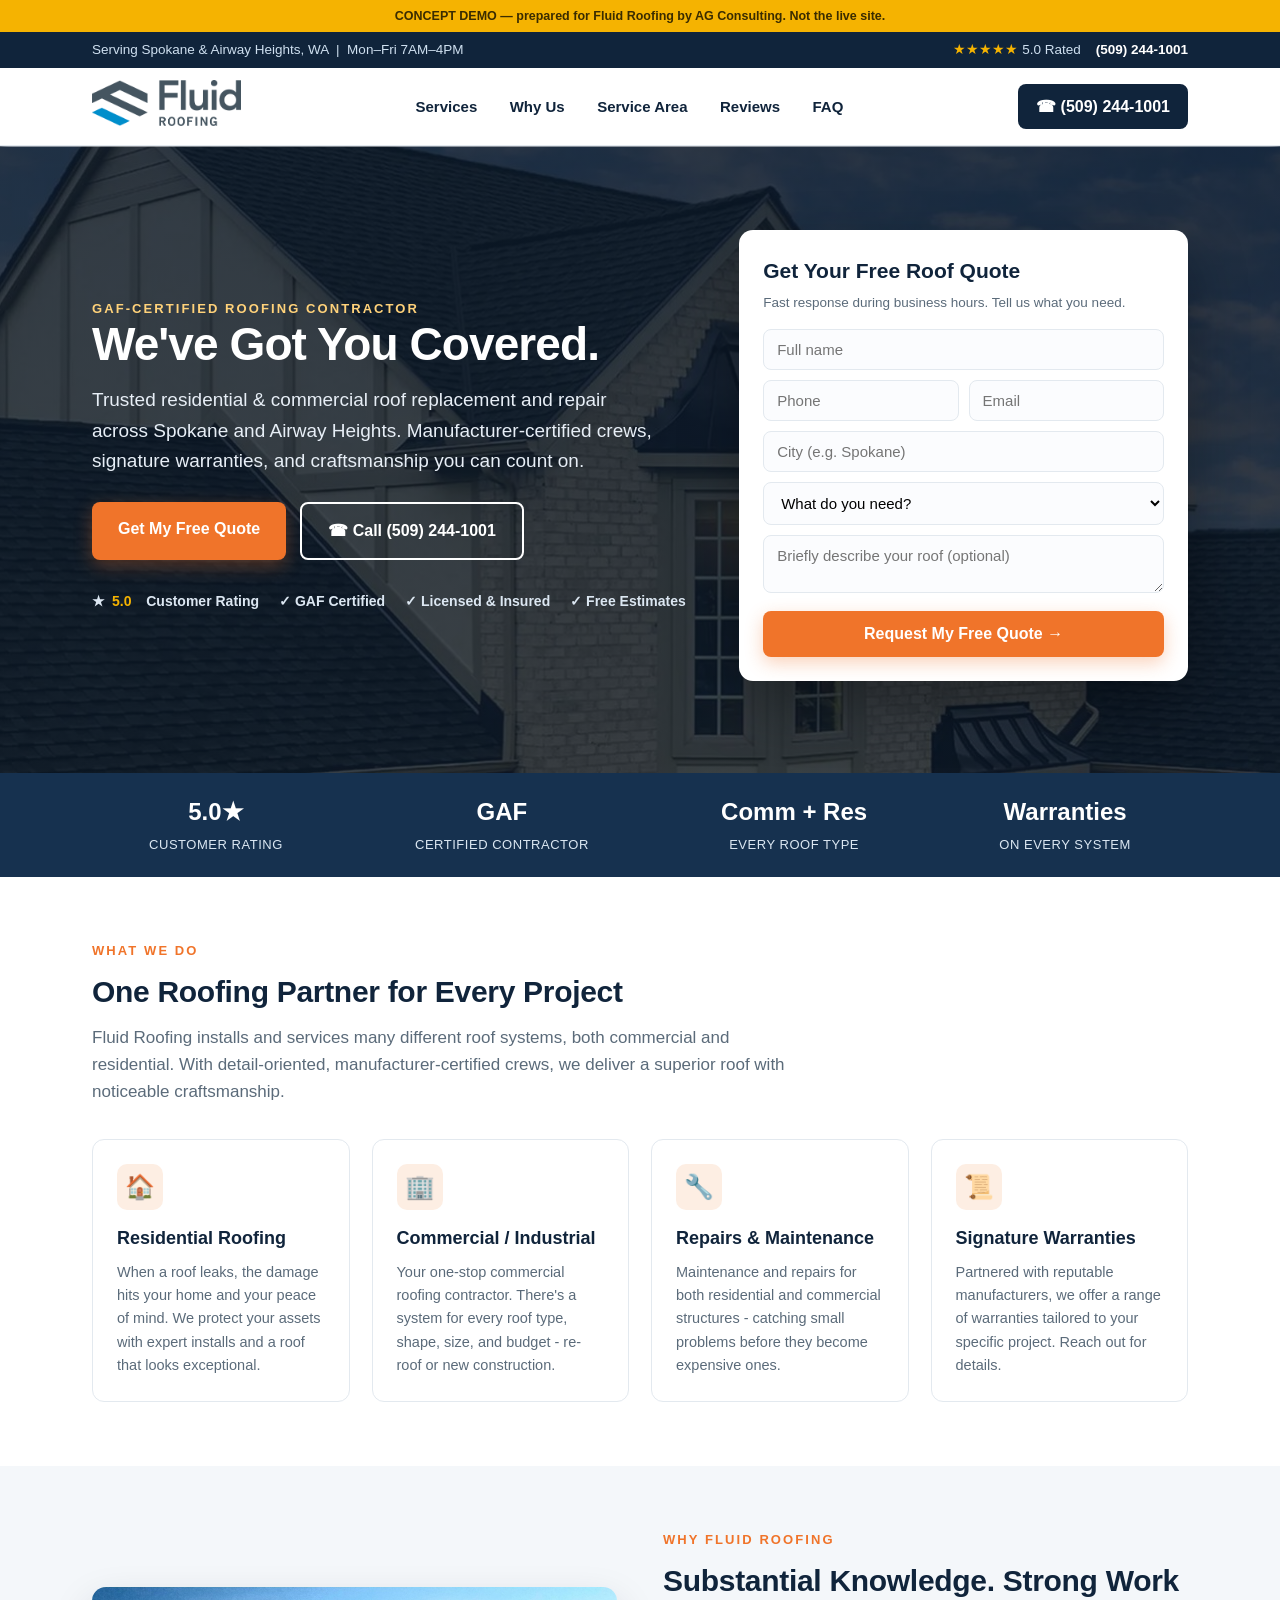
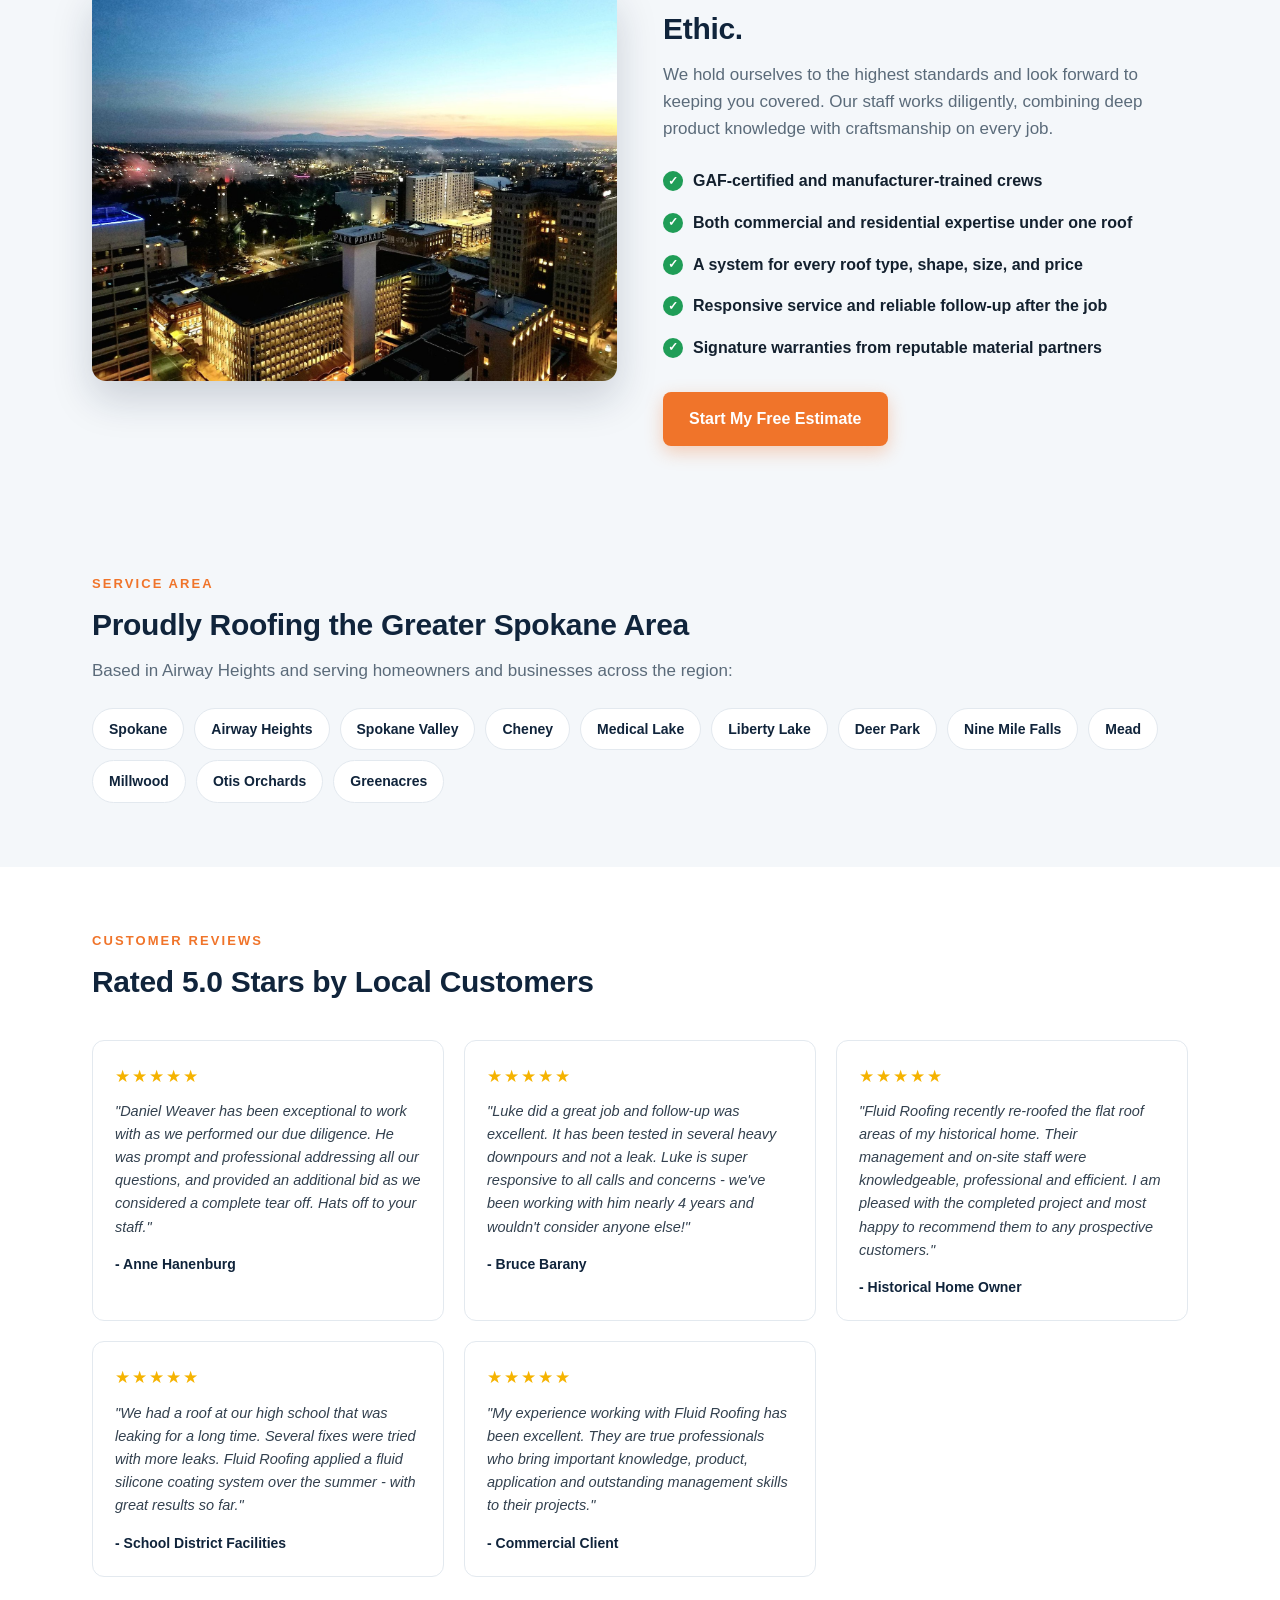
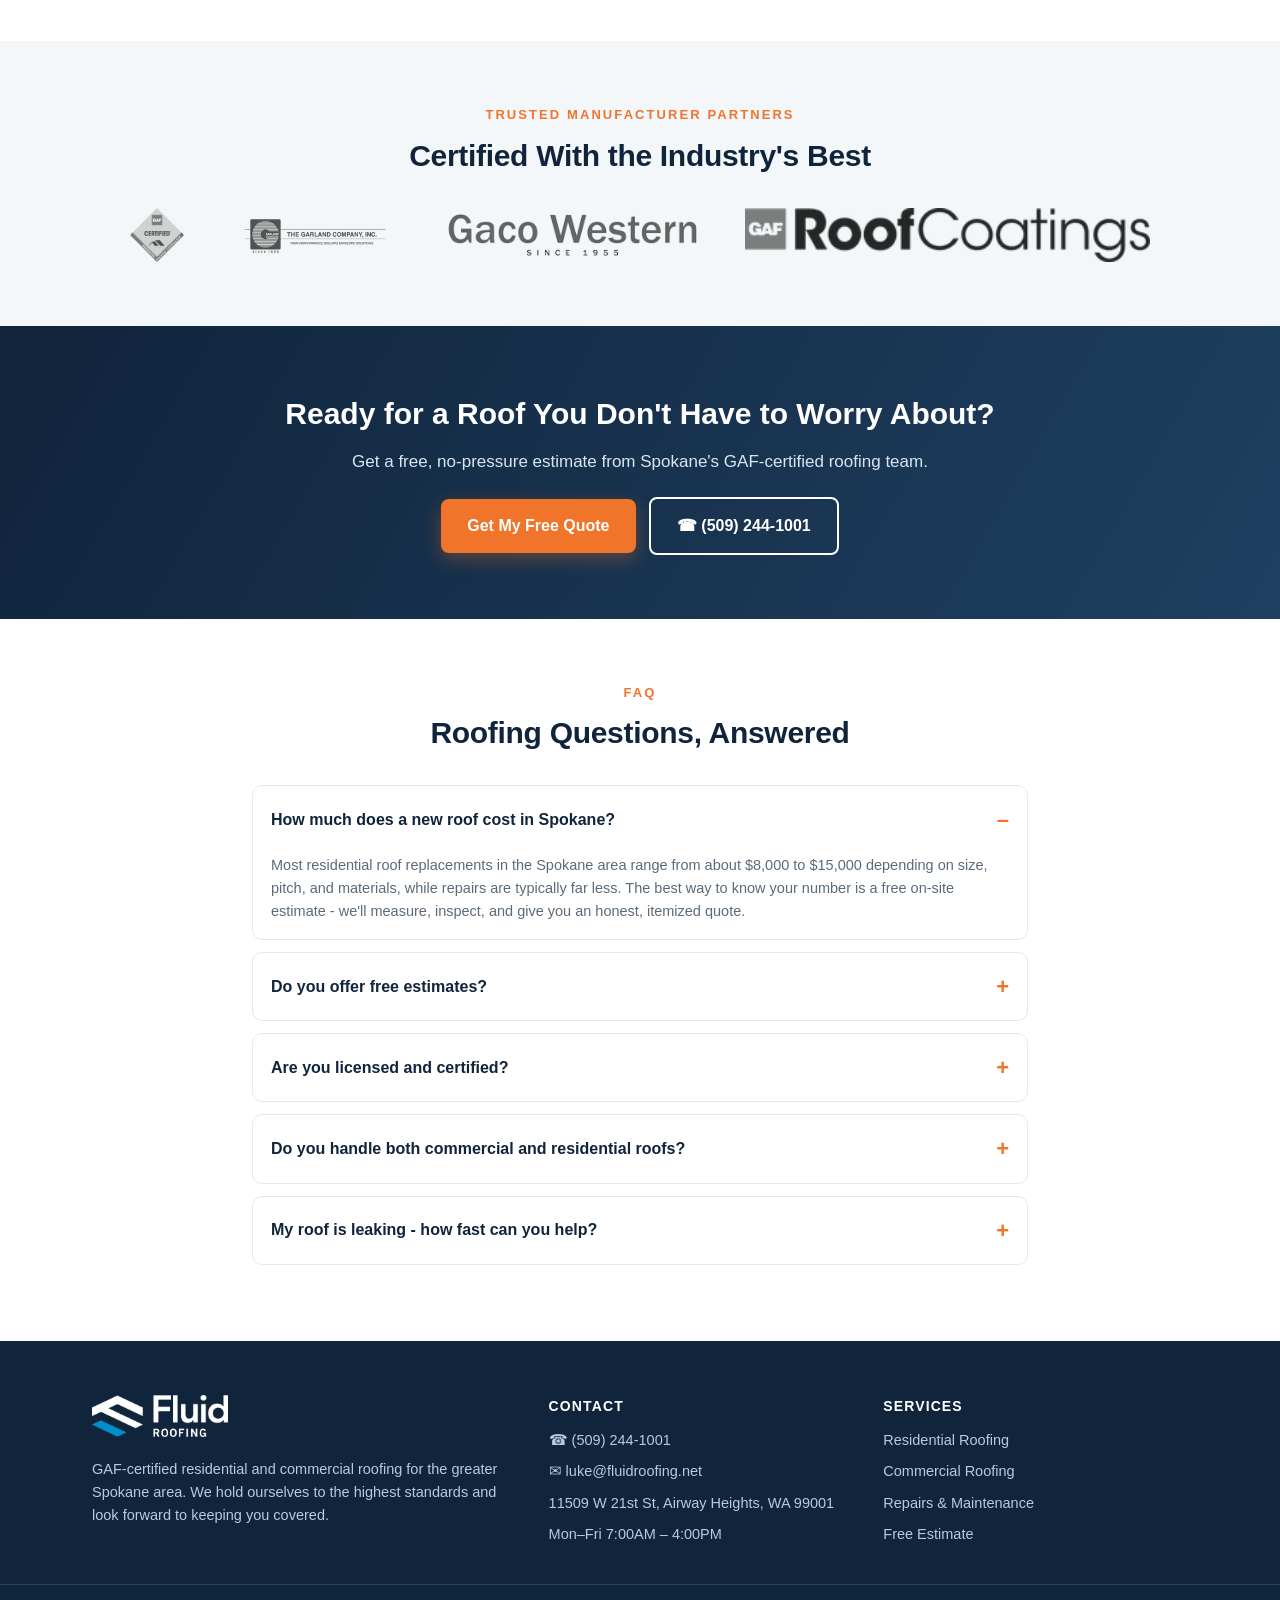
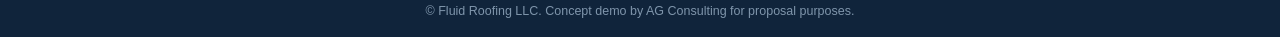
==== index.html @ 21e5a79c "Deploy Fluid Roofing concept demo site" ====
<!DOCTYPE html>
<html lang="en">
<head>
<meta charset="utf-8">
<meta name="viewport" content="width=device-width, initial-scale=1">
<title>Fluid Roofing | Roof Repair &amp; Replacement in Spokane &amp; Airway Heights, WA</title>
<meta name="description" content="Fluid Roofing LLC - GAF-certified residential &amp; commercial roofing in Spokane and Airway Heights, WA. Roof replacement, repairs, and free estimates. Rated 5.0 stars. Call (509) 244-1001.">
<style>
  :root{
    --navy:#10243b; --navy2:#16314f; --steel:#1f4061; --ink:#13202e; --paper:#ffffff;
    --mut:#5b6b7a; --line:#e3e9ef; --bg:#f4f7fa; --accent:#f0742a; --accent2:#d75f18;
    --gold:#f5b301; --good:#1f9d57;
  }
  *{box-sizing:border-box;margin:0;padding:0}
  html{scroll-behavior:smooth}
  body{font-family:-apple-system,BlinkMacSystemFont,'Segoe UI',Roboto,Helvetica,Arial,sans-serif;color:var(--ink);background:var(--paper);line-height:1.6;-webkit-font-smoothing:antialiased}
  a{color:inherit;text-decoration:none}
  .wrap{max-width:1140px;margin:0 auto;padding:0 22px}
  .btn{display:inline-block;background:var(--accent);color:#fff;font-weight:700;padding:14px 26px;border-radius:8px;border:none;cursor:pointer;font-size:16px;transition:.15s;box-shadow:0 6px 18px rgba(240,116,42,.32)}
  .btn:hover{background:var(--accent2);transform:translateY(-1px)}
  .btn.ghost{background:transparent;border:2px solid #fff;box-shadow:none}
  .btn.ghost:hover{background:rgba(255,255,255,.12)}
  .eyebrow{letter-spacing:.16em;text-transform:uppercase;font-size:13px;font-weight:700;color:var(--accent)}
  h2.sec{font-size:30px;font-weight:800;color:var(--navy);margin:6px 0 8px;letter-spacing:-.01em}
  .lead{color:var(--mut);font-size:17px;max-width:720px}
  section{padding:64px 0}

  /* top bar */
  .topbar{background:var(--navy);color:#cfe0f0;font-size:13.5px}
  .topbar .wrap{display:flex;justify-content:space-between;align-items:center;padding:7px 22px;flex-wrap:wrap;gap:6px}
  .topbar a{color:#fff;font-weight:600}
  .topbar .stars{color:var(--gold)}

  /* header */
  header{position:sticky;top:0;z-index:50;background:rgba(255,255,255,.97);backdrop-filter:blur(6px);border-bottom:1px solid var(--line)}
  header .wrap{display:flex;align-items:center;justify-content:space-between;padding:12px 22px}
  header img.logo{height:46px}
  nav.main a{margin:0 14px;font-weight:600;color:var(--navy);font-size:15px}
  nav.main a:hover{color:var(--accent)}
  .callbtn{display:inline-flex;align-items:center;gap:8px;background:var(--navy);color:#fff;padding:10px 18px;border-radius:8px;font-weight:700}
  .callbtn:hover{background:var(--steel)}
  @media(max-width:880px){nav.main{display:none}}

  /* hero */
  .hero{position:relative;color:#fff;background:linear-gradient(rgba(13,28,46,.78),rgba(13,28,46,.72)),url('images/hero.jpg') center/cover no-repeat}
  .hero .wrap{padding:84px 22px 92px;display:grid;grid-template-columns:1.15fr .85fr;gap:40px;align-items:center}
  @media(max-width:880px){.hero .wrap{grid-template-columns:1fr;padding:54px 22px}}
  .hero h1{font-size:46px;line-height:1.08;font-weight:900;letter-spacing:-.02em}
  @media(max-width:880px){.hero h1{font-size:34px}}
  .hero p.sub{font-size:19px;color:#e7eef6;margin:16px 0 26px;max-width:560px}
  .hero .cta{display:flex;gap:14px;flex-wrap:wrap}
  .badges{display:flex;gap:20px;margin-top:30px;flex-wrap:wrap;color:#dce7f2;font-size:14px;font-weight:600}
  .badges span{display:inline-flex;align-items:center;gap:7px}
  .badges b{color:var(--gold)}

  /* quote card */
  .quote{background:#fff;color:var(--ink);border-radius:14px;padding:24px;box-shadow:0 24px 60px rgba(0,0,0,.3)}
  .quote h3{color:var(--navy);font-size:21px;font-weight:800}
  .quote p.small{color:var(--mut);font-size:13.5px;margin:4px 0 16px}
  .quote input,.quote select,.quote textarea{width:100%;padding:11px 13px;border:1px solid var(--line);border-radius:8px;margin-bottom:10px;font-size:15px;font-family:inherit;background:#fbfcfe}
  .quote .row2{display:grid;grid-template-columns:1fr 1fr;gap:10px}
  .quote .btn{width:100%}
  .quote .ok{display:none;text-align:center;padding:18px;background:#eafaf0;border:1px solid #b7e6c9;border-radius:10px;color:#176a3c;font-weight:600}

  /* trust strip */
  .trust{background:var(--navy2);color:#dbe7f2}
  .trust .wrap{display:flex;justify-content:space-around;gap:18px;padding:20px 22px;flex-wrap:wrap;text-align:center}
  .trust .item b{display:block;font-size:24px;color:#fff;font-weight:800}
  .trust .item span{font-size:13px;letter-spacing:.04em;text-transform:uppercase}

  /* services */
  .grid3{display:grid;grid-template-columns:repeat(2,1fr);gap:22px;margin-top:34px}
  @media(min-width:880px){.grid3{grid-template-columns:repeat(4,1fr)}}
  .card{background:#fff;border:1px solid var(--line);border-radius:12px;padding:24px;transition:.15s}
  .card:hover{box-shadow:0 14px 34px rgba(16,36,59,.12);transform:translateY(-3px);border-color:#cdd8e3}
  .card .ic{width:46px;height:46px;border-radius:10px;background:#fdeee3;display:flex;align-items:center;justify-content:center;font-size:24px;margin-bottom:14px}
  .card h3{color:var(--navy);font-size:18px;font-weight:800;margin-bottom:8px}
  .card p{color:var(--mut);font-size:14.5px}

  /* split */
  .split{display:grid;grid-template-columns:1fr 1fr;gap:46px;align-items:center}
  @media(max-width:880px){.split{grid-template-columns:1fr}}
  .split img{width:100%;border-radius:14px;box-shadow:0 18px 40px rgba(16,36,59,.18)}
  .ticks{list-style:none;margin-top:18px}
  .ticks li{padding:8px 0 8px 30px;position:relative;font-weight:600;color:var(--ink)}
  .ticks li:before{content:"\2713";position:absolute;left:0;color:#fff;background:var(--good);width:20px;height:20px;border-radius:50%;font-size:12px;display:flex;align-items:center;justify-content:center;top:11px}

  /* area */
  .area{background:var(--bg)}
  .chips{display:flex;flex-wrap:wrap;gap:10px;margin-top:24px}
  .chips span{background:#fff;border:1px solid var(--line);border-radius:999px;padding:9px 16px;font-weight:600;color:var(--navy);font-size:14px}

  /* reviews */
  .revgrid{display:grid;grid-template-columns:repeat(auto-fit,minmax(280px,1fr));gap:20px;margin-top:34px}
  .rev{background:#fff;border:1px solid var(--line);border-radius:12px;padding:22px}
  .rev .s{color:var(--gold);font-size:17px;letter-spacing:2px}
  .rev p{font-size:14.5px;color:#33414f;margin:10px 0 14px;font-style:italic}
  .rev .who{font-weight:700;color:var(--navy);font-size:14px}

  /* certs */
  .certs{text-align:center}
  .certrow{display:flex;justify-content:center;align-items:center;gap:44px;flex-wrap:wrap;margin-top:28px;filter:grayscale(.1)}
  .certrow img{height:54px;opacity:.85}

  /* cta band */
  .band{background:linear-gradient(120deg,var(--navy),var(--steel));color:#fff;text-align:center}
  .band h2{font-size:30px;font-weight:800;margin-bottom:10px}
  .band p{color:#d9e6f2;margin-bottom:22px;font-size:17px}

  /* faq */
  details{background:#fff;border:1px solid var(--line);border-radius:10px;padding:0 18px;margin-bottom:12px}
  details summary{cursor:pointer;font-weight:700;color:var(--navy);padding:16px 0;list-style:none;display:flex;justify-content:space-between;align-items:center;font-size:16px}
  details summary::-webkit-details-marker{display:none}
  details summary:after{content:"+";font-size:22px;color:var(--accent)}
  details[open] summary:after{content:"\2013"}
  details p{color:var(--mut);padding:0 0 16px;font-size:14.5px}

  /* footer */
  footer{background:var(--navy);color:#b9cadb;font-size:14.5px}
  footer .wrap{display:grid;grid-template-columns:1.4fr 1fr 1fr;gap:30px;padding:54px 22px 30px}
  @media(max-width:880px){footer .wrap{grid-template-columns:1fr}}
  footer img{height:42px;margin-bottom:14px}
  footer h4{color:#fff;font-size:14px;text-transform:uppercase;letter-spacing:.08em;margin-bottom:12px}
  footer a:hover{color:#fff}
  footer .li{margin-bottom:8px}
  .subfoot{border-top:1px solid #244562;text-align:center;padding:16px;color:#7f95ab;font-size:12.5px}

  /* sticky mobile call */
  .mcall{display:none}
  @media(max-width:880px){.mcall{display:flex;position:fixed;bottom:0;left:0;right:0;z-index:60;background:var(--accent);color:#fff;justify-content:center;align-items:center;gap:8px;padding:14px;font-weight:800;font-size:17px;box-shadow:0 -4px 16px rgba(0,0,0,.2)}}
  .demoflag{background:var(--gold);color:#3a2c00;text-align:center;font-size:12.5px;font-weight:700;padding:6px}
</style>
</head>
<body>

<div class="demoflag">CONCEPT DEMO &mdash; prepared for Fluid Roofing by AG Consulting. Not the live site.</div>

<div class="topbar"><div class="wrap">
  <div>Serving Spokane &amp; Airway Heights, WA &nbsp;|&nbsp; Mon&ndash;Fri 7AM&ndash;4PM</div>
  <div><span class="stars">&#9733;&#9733;&#9733;&#9733;&#9733;</span> 5.0 Rated &nbsp;&nbsp; <a href="tel:+15092441001">(509) 244-1001</a></div>
</div></div>

<header><div class="wrap">
  <a href="#top"><img class="logo" src="images/logo.png" alt="Fluid Roofing LLC"></a>
  <nav class="main">
    <a href="#services">Services</a>
    <a href="#why">Why Us</a>
    <a href="#areas">Service Area</a>
    <a href="#reviews">Reviews</a>
    <a href="#faq">FAQ</a>
  </nav>
  <a class="callbtn" href="tel:+15092441001">&#9742; (509) 244-1001</a>
</div></header>

<a id="top"></a>
<section class="hero" style="padding:0">
  <div class="wrap">
    <div>
      <div class="eyebrow" style="color:#ffd27a">GAF-Certified Roofing Contractor</div>
      <h1>We've Got You Covered.</h1>
      <p class="sub">Trusted residential &amp; commercial roof replacement and repair across Spokane and Airway Heights. Manufacturer-certified crews, signature warranties, and craftsmanship you can count on.</p>
      <div class="cta">
        <a class="btn" href="#quote">Get My Free Quote</a>
        <a class="btn ghost" href="tel:+15092441001">&#9742; Call (509) 244-1001</a>
      </div>
      <div class="badges">
        <span>&#9733; <b>5.0</b>&nbsp; Customer Rating</span>
        <span>&#10003; GAF Certified</span>
        <span>&#10003; Licensed &amp; Insured</span>
        <span>&#10003; Free Estimates</span>
      </div>
    </div>

    <div class="quote" id="quote">
      <h3>Get Your Free Roof Quote</h3>
      <p class="small">Fast response during business hours. Tell us what you need.</p>
      <form id="qform" onsubmit="return submitQuote(event)">
        <input required name="name" placeholder="Full name">
        <div class="row2">
          <input required name="phone" placeholder="Phone" type="tel">
          <input name="email" placeholder="Email" type="email">
        </div>
        <input name="city" placeholder="City (e.g. Spokane)">
        <select name="service">
          <option value="">What do you need?</option>
          <option>Roof Replacement</option>
          <option>Roof Repair</option>
          <option>Commercial Roofing</option>
          <option>Maintenance / Inspection</option>
          <option>Not sure - need advice</option>
        </select>
        <textarea name="msg" rows="2" placeholder="Briefly describe your roof (optional)"></textarea>
        <button class="btn" type="submit">Request My Free Quote &rarr;</button>
      </form>
      <div class="ok" id="qok">&#10003; Thanks! A Fluid Roofing team member will reach out shortly to schedule your free estimate.</div>
    </div>
  </div>
</section>

<div class="trust"><div class="wrap">
  <div class="item"><b>5.0&#9733;</b><span>Customer Rating</span></div>
  <div class="item"><b>GAF</b><span>Certified Contractor</span></div>
  <div class="item"><b>Comm + Res</b><span>Every Roof Type</span></div>
  <div class="item"><b>Warranties</b><span>On Every System</span></div>
</div></div>

<section id="services"><div class="wrap">
  <div class="eyebrow">What We Do</div>
  <h2 class="sec">One Roofing Partner for Every Project</h2>
  <p class="lead">Fluid Roofing installs and services many different roof systems, both commercial and residential. With detail-oriented, manufacturer-certified crews, we deliver a superior roof with noticeable craftsmanship.</p>
  <div class="grid3">
    <div class="card"><div class="ic">&#127968;</div><h3>Residential Roofing</h3><p>When a roof leaks, the damage hits your home and your peace of mind. We protect your assets with expert installs and a roof that looks exceptional.</p></div>
    <div class="card"><div class="ic">&#127970;</div><h3>Commercial / Industrial</h3><p>Your one-stop commercial roofing contractor. There's a system for every roof type, shape, size, and budget - re-roof or new construction.</p></div>
    <div class="card"><div class="ic">&#128295;</div><h3>Repairs &amp; Maintenance</h3><p>Maintenance and repairs for both residential and commercial structures - catching small problems before they become expensive ones.</p></div>
    <div class="card"><div class="ic">&#128220;</div><h3>Signature Warranties</h3><p>Partnered with reputable manufacturers, we offer a range of warranties tailored to your specific project. Reach out for details.</p></div>
  </div>
</div></section>

<section id="why" style="background:var(--bg)"><div class="wrap split">
  <div>
    <img src="images/project1.jpg" alt="Fluid Roofing completed project">
  </div>
  <div>
    <div class="eyebrow">Why Fluid Roofing</div>
    <h2 class="sec">Substantial Knowledge. Strong Work Ethic.</h2>
    <p class="lead">We hold ourselves to the highest standards and look forward to keeping you covered. Our staff works diligently, combining deep product knowledge with craftsmanship on every job.</p>
    <ul class="ticks">
      <li>GAF-certified and manufacturer-trained crews</li>
      <li>Both commercial and residential expertise under one roof</li>
      <li>A system for every roof type, shape, size, and price</li>
      <li>Responsive service and reliable follow-up after the job</li>
      <li>Signature warranties from reputable material partners</li>
    </ul>
    <div style="margin-top:24px"><a class="btn" href="#quote">Start My Free Estimate</a></div>
  </div>
</div></section>

<section id="areas" class="area"><div class="wrap">
  <div class="eyebrow">Service Area</div>
  <h2 class="sec">Proudly Roofing the Greater Spokane Area</h2>
  <p class="lead">Based in Airway Heights and serving homeowners and businesses across the region:</p>
  <div class="chips">
    <span>Spokane</span><span>Airway Heights</span><span>Spokane Valley</span><span>Cheney</span>
    <span>Medical Lake</span><span>Liberty Lake</span><span>Deer Park</span><span>Nine Mile Falls</span>
    <span>Mead</span><span>Millwood</span><span>Otis Orchards</span><span>Greenacres</span>
  </div>
</div></section>

<section id="reviews"><div class="wrap">
  <div class="eyebrow">Customer Reviews</div>
  <h2 class="sec">Rated 5.0 Stars by Local Customers</h2>
  <div class="revgrid">
    <div class="rev"><div class="s">&#9733;&#9733;&#9733;&#9733;&#9733;</div><p>"Daniel Weaver has been exceptional to work with as we performed our due diligence. He was prompt and professional addressing all our questions, and provided an additional bid as we considered a complete tear off. Hats off to your staff."</p><div class="who">- Anne Hanenburg</div></div>
    <div class="rev"><div class="s">&#9733;&#9733;&#9733;&#9733;&#9733;</div><p>"Luke did a great job and follow-up was excellent. It has been tested in several heavy downpours and not a leak. Luke is super responsive to all calls and concerns - we've been working with him nearly 4 years and wouldn't consider anyone else!"</p><div class="who">- Bruce Barany</div></div>
    <div class="rev"><div class="s">&#9733;&#9733;&#9733;&#9733;&#9733;</div><p>"Fluid Roofing recently re-roofed the flat roof areas of my historical home. Their management and on-site staff were knowledgeable, professional and efficient. I am pleased with the completed project and most happy to recommend them to any prospective customers."</p><div class="who">- Historical Home Owner</div></div>
    <div class="rev"><div class="s">&#9733;&#9733;&#9733;&#9733;&#9733;</div><p>"We had a roof at our high school that was leaking for a long time. Several fixes were tried with more leaks. Fluid Roofing applied a fluid silicone coating system over the summer - with great results so far."</p><div class="who">- School District Facilities</div></div>
    <div class="rev"><div class="s">&#9733;&#9733;&#9733;&#9733;&#9733;</div><p>"My experience working with Fluid Roofing has been excellent. They are true professionals who bring important knowledge, product, application and outstanding management skills to their projects."</p><div class="who">- Commercial Client</div></div>
  </div>
</div></section>

<section class="certs" style="background:var(--bg)"><div class="wrap">
  <div class="eyebrow">Trusted Manufacturer Partners</div>
  <h2 class="sec">Certified With the Industry's Best</h2>
  <div class="certrow">
    <img src="images/cert-gaf.png" alt="GAF Certified">
    <img src="images/cert-garland.png" alt="Garland">
    <img src="images/cert-gaco.png" alt="Gaco Western">
    <img src="images/cert-roofcoatings.png" alt="Roof Coatings">
  </div>
</div></section>

<section class="band"><div class="wrap">
  <h2>Ready for a Roof You Don't Have to Worry About?</h2>
  <p>Get a free, no-pressure estimate from Spokane's GAF-certified roofing team.</p>
  <a class="btn" href="#quote">Get My Free Quote</a> &nbsp;
  <a class="btn ghost" href="tel:+15092441001">&#9742; (509) 244-1001</a>
</div></section>

<section id="faq"><div class="wrap" style="max-width:820px">
  <div class="eyebrow" style="text-align:center;display:block">FAQ</div>
  <h2 class="sec" style="text-align:center">Roofing Questions, Answered</h2>
  <div style="margin-top:28px">
    <details open><summary>How much does a new roof cost in Spokane?</summary><p>Most residential roof replacements in the Spokane area range from about $8,000 to $15,000 depending on size, pitch, and materials, while repairs are typically far less. The best way to know your number is a free on-site estimate - we'll measure, inspect, and give you an honest, itemized quote.</p></details>
    <details><summary>Do you offer free estimates?</summary><p>Yes. We provide free, no-obligation estimates for both repairs and full replacements. Request one through the form above or call (509) 244-1001.</p></details>
    <details><summary>Are you licensed and certified?</summary><p>Fluid Roofing is a GAF-certified, manufacturer-trained roofing contractor serving Washington. Our crews are trained on the systems we install, and our work is backed by signature manufacturer warranties.</p></details>
    <details><summary>Do you handle both commercial and residential roofs?</summary><p>We do. Fluid Roofing installs and services systems for residential homes and commercial/industrial buildings - from re-roofs to new construction to silicone coating systems.</p></details>
    <details><summary>My roof is leaking - how fast can you help?</summary><p>Leaks get priority. Call us at (509) 244-1001 or submit the form and we'll get back to you quickly to assess the damage before it spreads.</p></details>
  </div>
</div></section>

<footer><div class="wrap">
  <div>
    <img src="images/logo-white.png" alt="Fluid Roofing LLC">
    <p>GAF-certified residential and commercial roofing for the greater Spokane area. We hold ourselves to the highest standards and look forward to keeping you covered.</p>
  </div>
  <div>
    <h4>Contact</h4>
    <div class="li">&#9742; <a href="tel:+15092441001">(509) 244-1001</a></div>
    <div class="li">&#9993; <a href="mailto:luke@fluidroofing.net">luke@fluidroofing.net</a></div>
    <div class="li">11509 W 21st St, Airway Heights, WA 99001</div>
    <div class="li">Mon&ndash;Fri 7:00AM &ndash; 4:00PM</div>
  </div>
  <div>
    <h4>Services</h4>
    <div class="li"><a href="#services">Residential Roofing</a></div>
    <div class="li"><a href="#services">Commercial Roofing</a></div>
    <div class="li"><a href="#services">Repairs &amp; Maintenance</a></div>
    <div class="li"><a href="#quote">Free Estimate</a></div>
  </div>
</div>
<div class="subfoot">&copy; Fluid Roofing LLC. Concept demo by AG Consulting for proposal purposes.</div>
</footer>

<a class="mcall" href="tel:+15092441001">&#9742; Tap to Call (509) 244-1001</a>

<script type="application/ld+json">
{
  "@context":"https://schema.org",
  "@type":"RoofingContractor",
  "name":"Fluid Roofing LLC",
  "image":"https://andrei170.github.io/fluid-roofing-demo/images/logo.png",
  "telephone":"+1-509-244-1001",
  "email":"luke@fluidroofing.net",
  "url":"https://andrei170.github.io/fluid-roofing-demo/",
  "priceRange":"$$",
  "address":{"@type":"PostalAddress","streetAddress":"11509 W 21st St","addressLocality":"Airway Heights","addressRegion":"WA","postalCode":"99001","addressCountry":"US"},
  "areaServed":["Spokane","Airway Heights","Spokane Valley","Cheney","Medical Lake","Liberty Lake","Deer Park"],
  "aggregateRating":{"@type":"AggregateRating","ratingValue":"5.0","reviewCount":"10"},
  "openingHours":"Mo-Fr 07:00-16:00"
}
</script>
<script>
function submitQuote(e){
  e.preventDefault();
  document.getElementById('qform').style.display='none';
  document.getElementById('qok').style.display='block';
  return false;
}
</script>
</body>
</html>
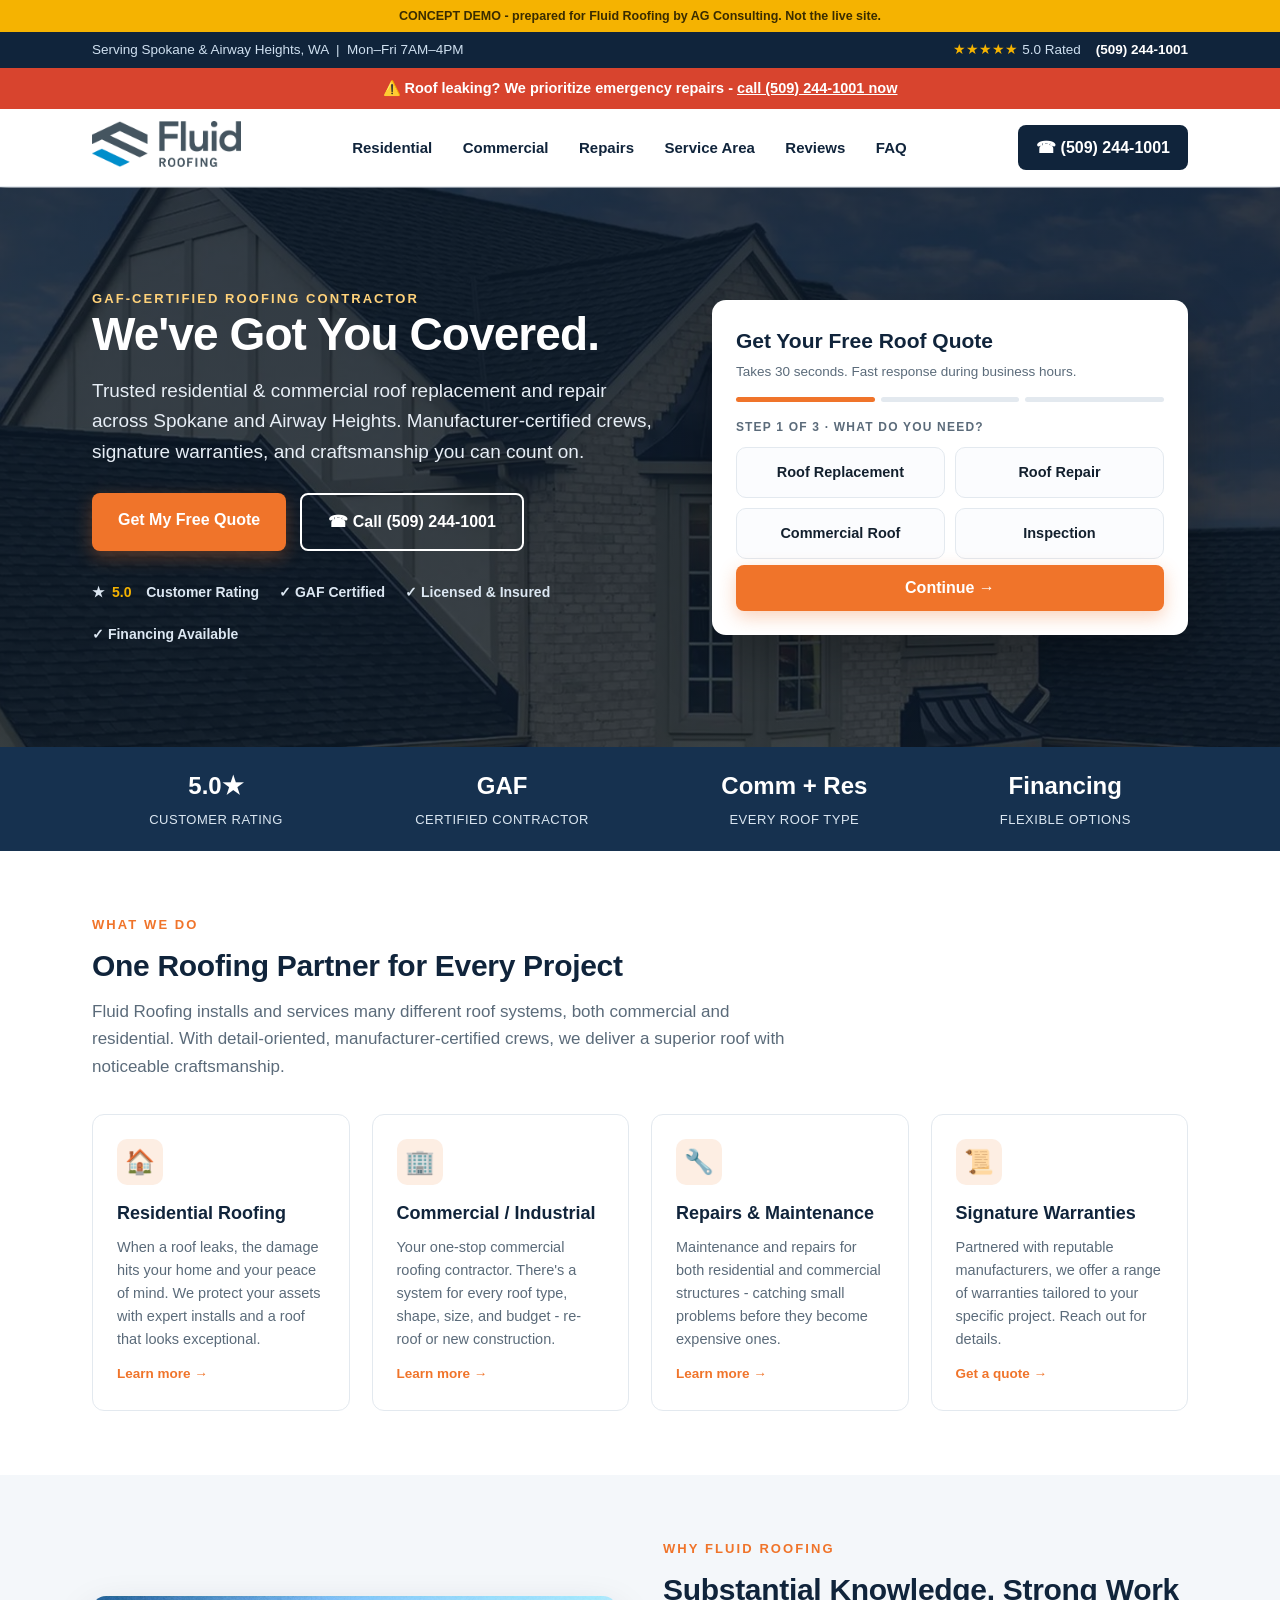
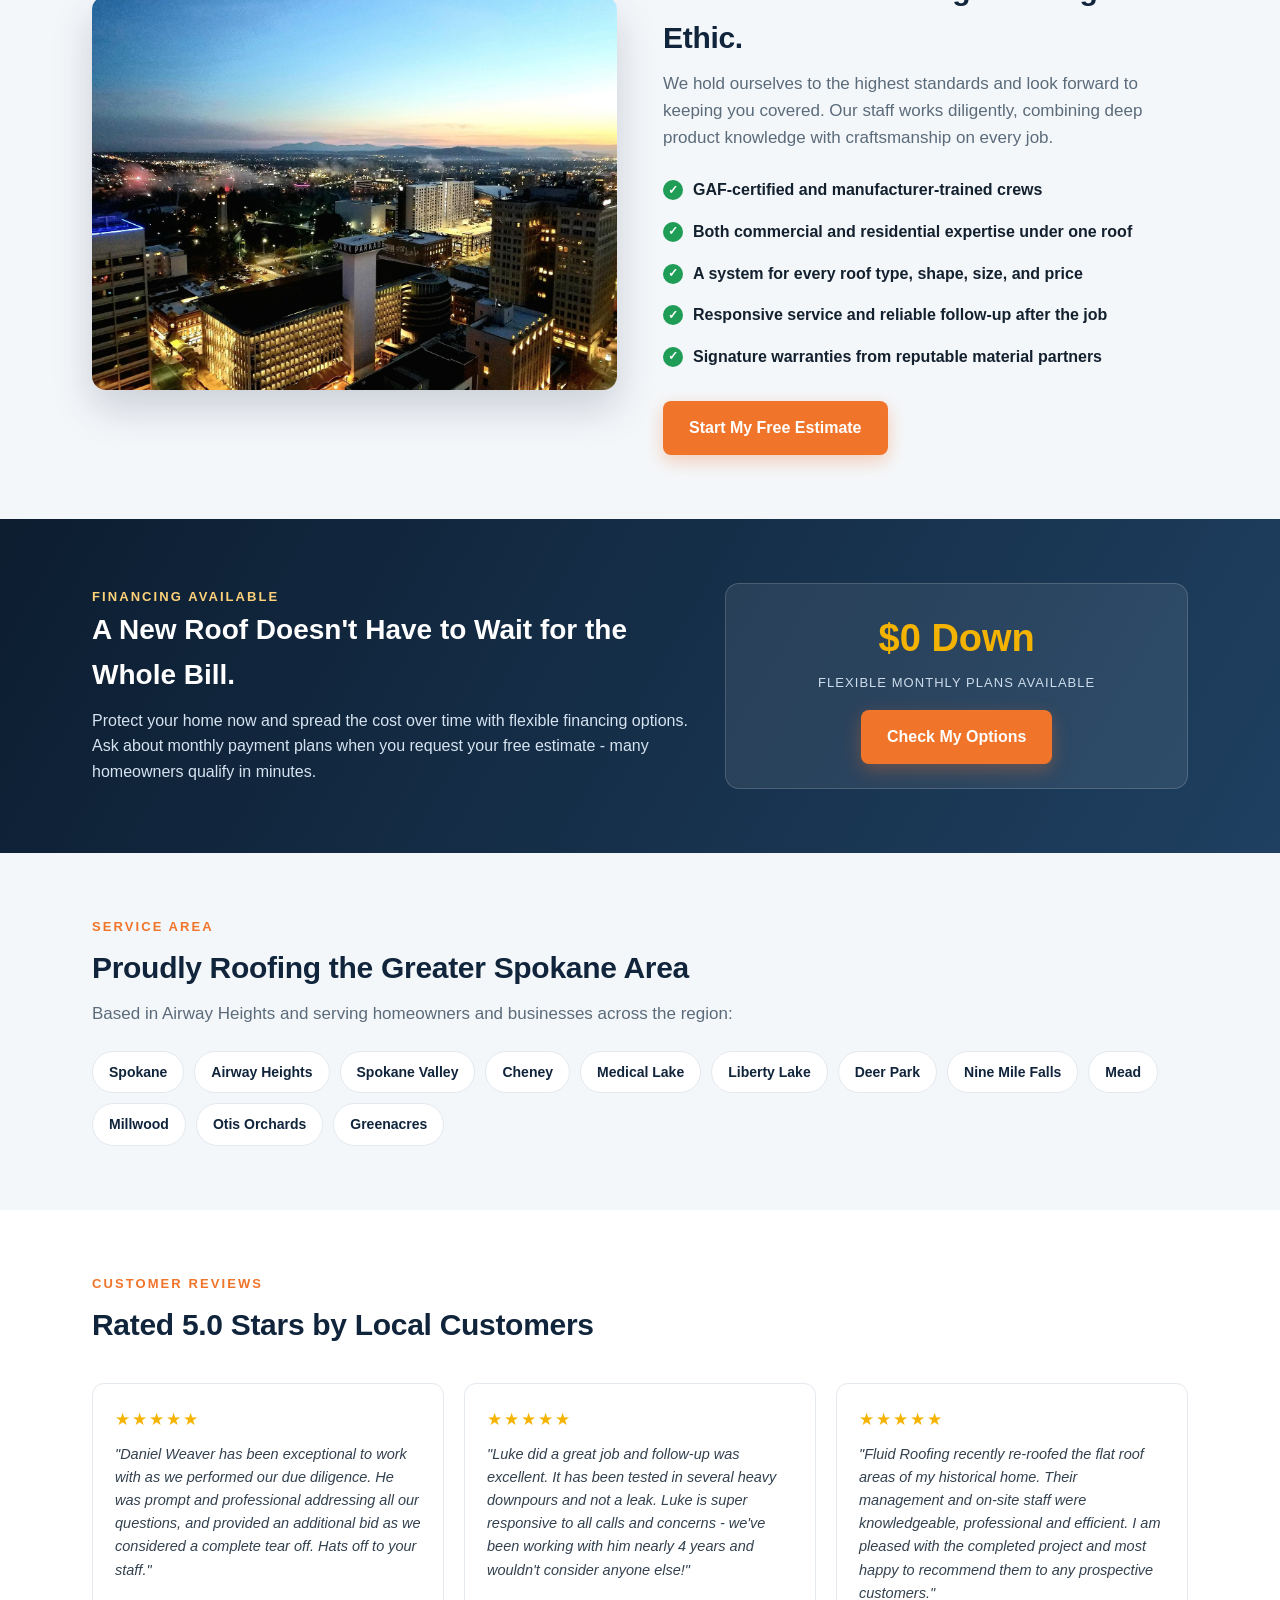
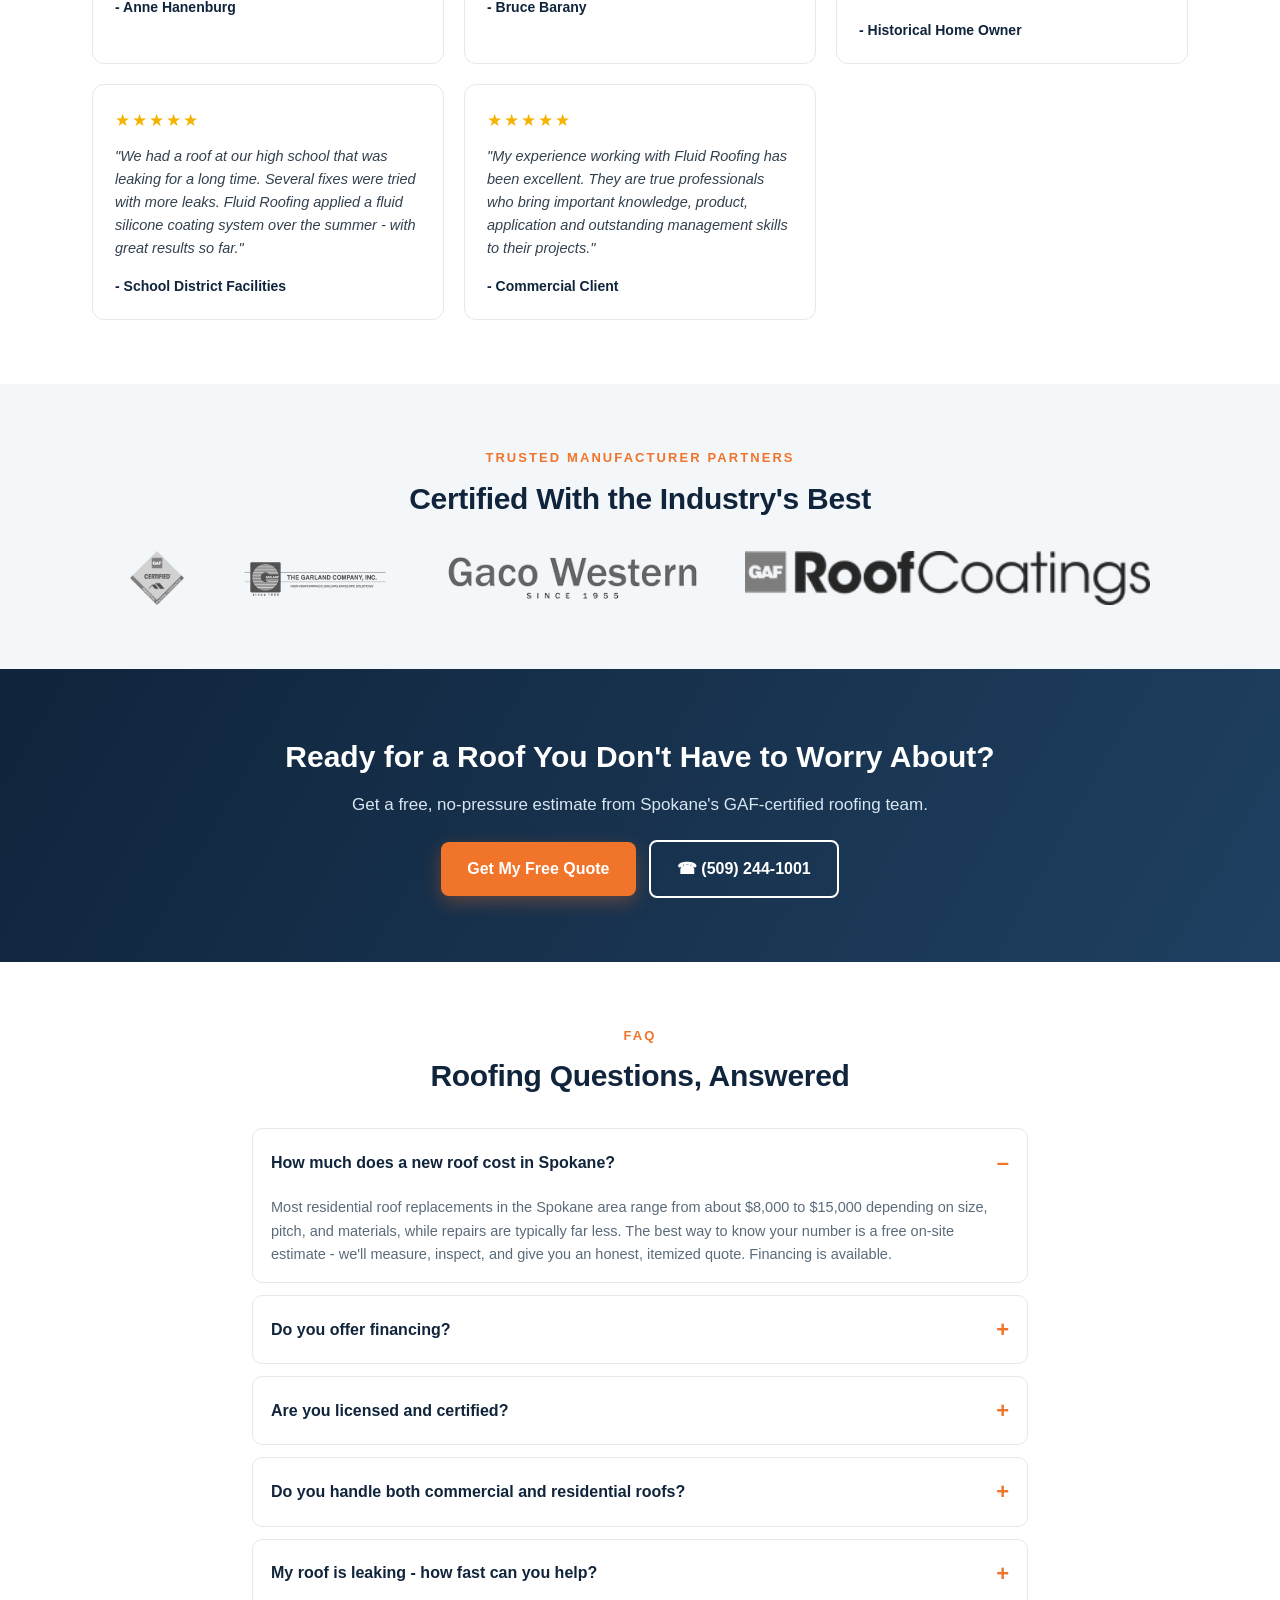
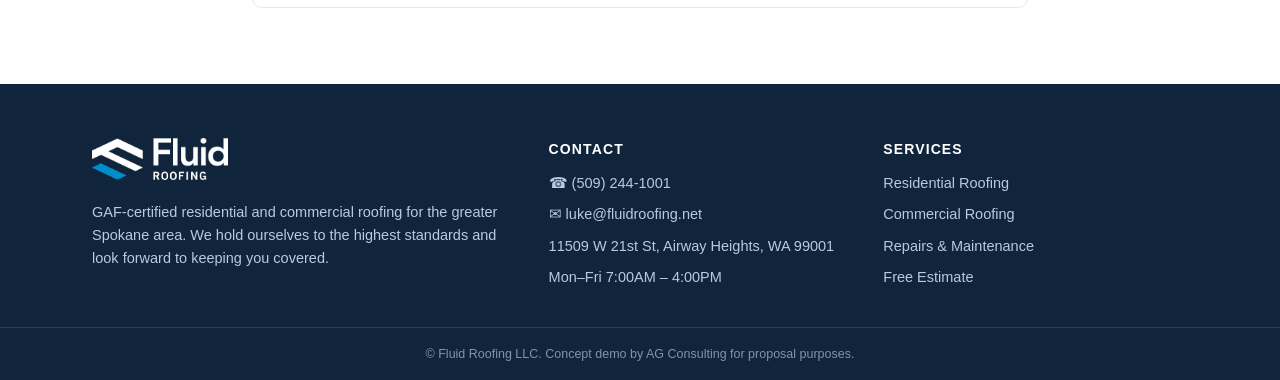
==== commit a6670e91: "v2 polish: multi-step form, financing, service+city pages, animations" ====
--- a/index.html
+++ b/index.html
@@ -4,147 +4,33 @@
 <meta charset="utf-8">
 <meta name="viewport" content="width=device-width, initial-scale=1">
 <title>Fluid Roofing | Roof Repair &amp; Replacement in Spokane &amp; Airway Heights, WA</title>
-<meta name="description" content="Fluid Roofing LLC - GAF-certified residential &amp; commercial roofing in Spokane and Airway Heights, WA. Roof replacement, repairs, and free estimates. Rated 5.0 stars. Call (509) 244-1001.">
-<style>
-  :root{
-    --navy:#10243b; --navy2:#16314f; --steel:#1f4061; --ink:#13202e; --paper:#ffffff;
-    --mut:#5b6b7a; --line:#e3e9ef; --bg:#f4f7fa; --accent:#f0742a; --accent2:#d75f18;
-    --gold:#f5b301; --good:#1f9d57;
-  }
-  *{box-sizing:border-box;margin:0;padding:0}
-  html{scroll-behavior:smooth}
-  body{font-family:-apple-system,BlinkMacSystemFont,'Segoe UI',Roboto,Helvetica,Arial,sans-serif;color:var(--ink);background:var(--paper);line-height:1.6;-webkit-font-smoothing:antialiased}
-  a{color:inherit;text-decoration:none}
-  .wrap{max-width:1140px;margin:0 auto;padding:0 22px}
-  .btn{display:inline-block;background:var(--accent);color:#fff;font-weight:700;padding:14px 26px;border-radius:8px;border:none;cursor:pointer;font-size:16px;transition:.15s;box-shadow:0 6px 18px rgba(240,116,42,.32)}
-  .btn:hover{background:var(--accent2);transform:translateY(-1px)}
-  .btn.ghost{background:transparent;border:2px solid #fff;box-shadow:none}
-  .btn.ghost:hover{background:rgba(255,255,255,.12)}
-  .eyebrow{letter-spacing:.16em;text-transform:uppercase;font-size:13px;font-weight:700;color:var(--accent)}
-  h2.sec{font-size:30px;font-weight:800;color:var(--navy);margin:6px 0 8px;letter-spacing:-.01em}
-  .lead{color:var(--mut);font-size:17px;max-width:720px}
-  section{padding:64px 0}
-
-  /* top bar */
-  .topbar{background:var(--navy);color:#cfe0f0;font-size:13.5px}
-  .topbar .wrap{display:flex;justify-content:space-between;align-items:center;padding:7px 22px;flex-wrap:wrap;gap:6px}
-  .topbar a{color:#fff;font-weight:600}
-  .topbar .stars{color:var(--gold)}
-
-  /* header */
-  header{position:sticky;top:0;z-index:50;background:rgba(255,255,255,.97);backdrop-filter:blur(6px);border-bottom:1px solid var(--line)}
-  header .wrap{display:flex;align-items:center;justify-content:space-between;padding:12px 22px}
-  header img.logo{height:46px}
-  nav.main a{margin:0 14px;font-weight:600;color:var(--navy);font-size:15px}
-  nav.main a:hover{color:var(--accent)}
-  .callbtn{display:inline-flex;align-items:center;gap:8px;background:var(--navy);color:#fff;padding:10px 18px;border-radius:8px;font-weight:700}
-  .callbtn:hover{background:var(--steel)}
-  @media(max-width:880px){nav.main{display:none}}
-
-  /* hero */
-  .hero{position:relative;color:#fff;background:linear-gradient(rgba(13,28,46,.78),rgba(13,28,46,.72)),url('images/hero.jpg') center/cover no-repeat}
-  .hero .wrap{padding:84px 22px 92px;display:grid;grid-template-columns:1.15fr .85fr;gap:40px;align-items:center}
-  @media(max-width:880px){.hero .wrap{grid-template-columns:1fr;padding:54px 22px}}
-  .hero h1{font-size:46px;line-height:1.08;font-weight:900;letter-spacing:-.02em}
-  @media(max-width:880px){.hero h1{font-size:34px}}
-  .hero p.sub{font-size:19px;color:#e7eef6;margin:16px 0 26px;max-width:560px}
-  .hero .cta{display:flex;gap:14px;flex-wrap:wrap}
-  .badges{display:flex;gap:20px;margin-top:30px;flex-wrap:wrap;color:#dce7f2;font-size:14px;font-weight:600}
-  .badges span{display:inline-flex;align-items:center;gap:7px}
-  .badges b{color:var(--gold)}
-
-  /* quote card */
-  .quote{background:#fff;color:var(--ink);border-radius:14px;padding:24px;box-shadow:0 24px 60px rgba(0,0,0,.3)}
-  .quote h3{color:var(--navy);font-size:21px;font-weight:800}
-  .quote p.small{color:var(--mut);font-size:13.5px;margin:4px 0 16px}
-  .quote input,.quote select,.quote textarea{width:100%;padding:11px 13px;border:1px solid var(--line);border-radius:8px;margin-bottom:10px;font-size:15px;font-family:inherit;background:#fbfcfe}
-  .quote .row2{display:grid;grid-template-columns:1fr 1fr;gap:10px}
-  .quote .btn{width:100%}
-  .quote .ok{display:none;text-align:center;padding:18px;background:#eafaf0;border:1px solid #b7e6c9;border-radius:10px;color:#176a3c;font-weight:600}
-
-  /* trust strip */
-  .trust{background:var(--navy2);color:#dbe7f2}
-  .trust .wrap{display:flex;justify-content:space-around;gap:18px;padding:20px 22px;flex-wrap:wrap;text-align:center}
-  .trust .item b{display:block;font-size:24px;color:#fff;font-weight:800}
-  .trust .item span{font-size:13px;letter-spacing:.04em;text-transform:uppercase}
-
-  /* services */
-  .grid3{display:grid;grid-template-columns:repeat(2,1fr);gap:22px;margin-top:34px}
-  @media(min-width:880px){.grid3{grid-template-columns:repeat(4,1fr)}}
-  .card{background:#fff;border:1px solid var(--line);border-radius:12px;padding:24px;transition:.15s}
-  .card:hover{box-shadow:0 14px 34px rgba(16,36,59,.12);transform:translateY(-3px);border-color:#cdd8e3}
-  .card .ic{width:46px;height:46px;border-radius:10px;background:#fdeee3;display:flex;align-items:center;justify-content:center;font-size:24px;margin-bottom:14px}
-  .card h3{color:var(--navy);font-size:18px;font-weight:800;margin-bottom:8px}
-  .card p{color:var(--mut);font-size:14.5px}
-
-  /* split */
-  .split{display:grid;grid-template-columns:1fr 1fr;gap:46px;align-items:center}
-  @media(max-width:880px){.split{grid-template-columns:1fr}}
-  .split img{width:100%;border-radius:14px;box-shadow:0 18px 40px rgba(16,36,59,.18)}
-  .ticks{list-style:none;margin-top:18px}
-  .ticks li{padding:8px 0 8px 30px;position:relative;font-weight:600;color:var(--ink)}
-  .ticks li:before{content:"\2713";position:absolute;left:0;color:#fff;background:var(--good);width:20px;height:20px;border-radius:50%;font-size:12px;display:flex;align-items:center;justify-content:center;top:11px}
-
-  /* area */
-  .area{background:var(--bg)}
-  .chips{display:flex;flex-wrap:wrap;gap:10px;margin-top:24px}
-  .chips span{background:#fff;border:1px solid var(--line);border-radius:999px;padding:9px 16px;font-weight:600;color:var(--navy);font-size:14px}
-
-  /* reviews */
-  .revgrid{display:grid;grid-template-columns:repeat(auto-fit,minmax(280px,1fr));gap:20px;margin-top:34px}
-  .rev{background:#fff;border:1px solid var(--line);border-radius:12px;padding:22px}
-  .rev .s{color:var(--gold);font-size:17px;letter-spacing:2px}
-  .rev p{font-size:14.5px;color:#33414f;margin:10px 0 14px;font-style:italic}
-  .rev .who{font-weight:700;color:var(--navy);font-size:14px}
-
-  /* certs */
-  .certs{text-align:center}
-  .certrow{display:flex;justify-content:center;align-items:center;gap:44px;flex-wrap:wrap;margin-top:28px;filter:grayscale(.1)}
-  .certrow img{height:54px;opacity:.85}
-
-  /* cta band */
-  .band{background:linear-gradient(120deg,var(--navy),var(--steel));color:#fff;text-align:center}
-  .band h2{font-size:30px;font-weight:800;margin-bottom:10px}
-  .band p{color:#d9e6f2;margin-bottom:22px;font-size:17px}
-
-  /* faq */
-  details{background:#fff;border:1px solid var(--line);border-radius:10px;padding:0 18px;margin-bottom:12px}
-  details summary{cursor:pointer;font-weight:700;color:var(--navy);padding:16px 0;list-style:none;display:flex;justify-content:space-between;align-items:center;font-size:16px}
-  details summary::-webkit-details-marker{display:none}
-  details summary:after{content:"+";font-size:22px;color:var(--accent)}
-  details[open] summary:after{content:"\2013"}
-  details p{color:var(--mut);padding:0 0 16px;font-size:14.5px}
-
-  /* footer */
-  footer{background:var(--navy);color:#b9cadb;font-size:14.5px}
-  footer .wrap{display:grid;grid-template-columns:1.4fr 1fr 1fr;gap:30px;padding:54px 22px 30px}
-  @media(max-width:880px){footer .wrap{grid-template-columns:1fr}}
-  footer img{height:42px;margin-bottom:14px}
-  footer h4{color:#fff;font-size:14px;text-transform:uppercase;letter-spacing:.08em;margin-bottom:12px}
-  footer a:hover{color:#fff}
-  footer .li{margin-bottom:8px}
-  .subfoot{border-top:1px solid #244562;text-align:center;padding:16px;color:#7f95ab;font-size:12.5px}
-
-  /* sticky mobile call */
-  .mcall{display:none}
-  @media(max-width:880px){.mcall{display:flex;position:fixed;bottom:0;left:0;right:0;z-index:60;background:var(--accent);color:#fff;justify-content:center;align-items:center;gap:8px;padding:14px;font-weight:800;font-size:17px;box-shadow:0 -4px 16px rgba(0,0,0,.2)}}
-  .demoflag{background:var(--gold);color:#3a2c00;text-align:center;font-size:12.5px;font-weight:700;padding:6px}
-</style>
+<meta name="description" content="Fluid Roofing LLC - GAF-certified residential &amp; commercial roofing in Spokane and Airway Heights, WA. Roof replacement, repairs, free estimates, financing available. Rated 5.0 stars. Call (509) 244-1001.">
+<link rel="icon" type="image/svg+xml" href="favicon.svg">
+<meta property="og:title" content="Fluid Roofing | Spokane &amp; Airway Heights Roofing Experts">
+<meta property="og:description" content="GAF-certified residential &amp; commercial roofing. Free estimates, financing available, rated 5.0 stars. Call (509) 244-1001.">
+<meta property="og:type" content="website">
+<meta property="og:url" content="https://andrei170.github.io/fluid-roofing-demo/">
+<meta property="og:image" content="https://andrei170.github.io/fluid-roofing-demo/images/hero.jpg">
+<meta name="twitter:card" content="summary_large_image">
+<link rel="stylesheet" href="styles.css">
 </head>
 <body>
 
-<div class="demoflag">CONCEPT DEMO &mdash; prepared for Fluid Roofing by AG Consulting. Not the live site.</div>
+<div class="demoflag">CONCEPT DEMO - prepared for Fluid Roofing by AG Consulting. Not the live site.</div>
 
 <div class="topbar"><div class="wrap">
   <div>Serving Spokane &amp; Airway Heights, WA &nbsp;|&nbsp; Mon&ndash;Fri 7AM&ndash;4PM</div>
   <div><span class="stars">&#9733;&#9733;&#9733;&#9733;&#9733;</span> 5.0 Rated &nbsp;&nbsp; <a href="tel:+15092441001">(509) 244-1001</a></div>
 </div></div>
 
+<div class="emerg">&#9888;&#65039; Roof leaking? We prioritize emergency repairs - <a href="tel:+15092441001">call (509) 244-1001 now</a></div>
+
 <header><div class="wrap">
-  <a href="#top"><img class="logo" src="images/logo.png" alt="Fluid Roofing LLC"></a>
+  <a href="index.html"><img class="logo" src="images/logo.png" alt="Fluid Roofing LLC"></a>
   <nav class="main">
-    <a href="#services">Services</a>
-    <a href="#why">Why Us</a>
+    <a href="residential.html">Residential</a>
+    <a href="commercial.html">Commercial</a>
+    <a href="repairs.html">Repairs</a>
     <a href="#areas">Service Area</a>
     <a href="#reviews">Reviews</a>
     <a href="#faq">FAQ</a>
@@ -152,7 +38,6 @@
   <a class="callbtn" href="tel:+15092441001">&#9742; (509) 244-1001</a>
 </div></header>
 
-<a id="top"></a>
 <section class="hero" style="padding:0">
   <div class="wrap">
     <div>
@@ -167,32 +52,61 @@
         <span>&#9733; <b>5.0</b>&nbsp; Customer Rating</span>
         <span>&#10003; GAF Certified</span>
         <span>&#10003; Licensed &amp; Insured</span>
-        <span>&#10003; Free Estimates</span>
+        <span>&#10003; Financing Available</span>
       </div>
     </div>
 
     <div class="quote" id="quote">
       <h3>Get Your Free Roof Quote</h3>
-      <p class="small">Fast response during business hours. Tell us what you need.</p>
-      <form id="qform" onsubmit="return submitQuote(event)">
-        <input required name="name" placeholder="Full name">
-        <div class="row2">
-          <input required name="phone" placeholder="Phone" type="tel">
-          <input name="email" placeholder="Email" type="email">
+      <p class="small">Takes 30 seconds. Fast response during business hours.</p>
+      <div class="progress"><i class="on"></i><i></i><i></i></div>
+      <form id="qform">
+        <input type="hidden" name="service" id="svc">
+
+        <div class="step active">
+          <div class="steplabel">Step 1 of 3 &middot; What do you need?</div>
+          <div class="opts">
+            <div class="opt" data-v="Roof Replacement">Roof Replacement</div>
+            <div class="opt" data-v="Roof Repair">Roof Repair</div>
+            <div class="opt" data-v="Commercial Roofing">Commercial Roof</div>
+            <div class="opt" data-v="Inspection / Maintenance">Inspection</div>
+          </div>
+          <div class="err" id="svcErr">Please pick one to continue.</div>
+          <div class="formnav"><button type="button" class="btn" data-next>Continue &rarr;</button></div>
         </div>
-        <input name="city" placeholder="City (e.g. Spokane)">
-        <select name="service">
-          <option value="">What do you need?</option>
-          <option>Roof Replacement</option>
-          <option>Roof Repair</option>
-          <option>Commercial Roofing</option>
-          <option>Maintenance / Inspection</option>
-          <option>Not sure - need advice</option>
-        </select>
-        <textarea name="msg" rows="2" placeholder="Briefly describe your roof (optional)"></textarea>
-        <button class="btn" type="submit">Request My Free Quote &rarr;</button>
+
+        <div class="step">
+          <div class="steplabel">Step 2 of 3 &middot; A few details</div>
+          <input name="city" placeholder="City (e.g. Spokane)">
+          <select name="timeline">
+            <option value="">When do you need it done?</option>
+            <option>Emergency - ASAP</option>
+            <option>Within 2 weeks</option>
+            <option>This month</option>
+            <option>Just getting quotes</option>
+          </select>
+          <textarea name="msg" rows="2" placeholder="Briefly describe your roof (optional)"></textarea>
+          <div class="formnav">
+            <button type="button" class="btn back" data-back>&larr; Back</button>
+            <button type="button" class="btn" data-next>Continue &rarr;</button>
+          </div>
+        </div>
+
+        <div class="step">
+          <div class="steplabel">Step 3 of 3 &middot; Where do we send the quote?</div>
+          <input name="name" placeholder="Full name">
+          <div class="row2">
+            <input name="phone" type="tel" placeholder="Phone">
+            <input name="email" type="email" placeholder="Email">
+          </div>
+          <div class="err" id="contactErr">Name and phone are required.</div>
+          <div class="formnav">
+            <button type="button" class="btn back" data-back>&larr; Back</button>
+            <button type="submit" class="btn">Get My Free Quote &rarr;</button>
+          </div>
+        </div>
       </form>
-      <div class="ok" id="qok">&#10003; Thanks! A Fluid Roofing team member will reach out shortly to schedule your free estimate.</div>
+      <div class="ok" id="qok"><b>&#10003; Request received!</b>A Fluid Roofing team member will reach out shortly to schedule your free estimate. Need us now? Call (509) 244-1001.</div>
     </div>
   </div>
 </section>
@@ -201,25 +115,23 @@
   <div class="item"><b>5.0&#9733;</b><span>Customer Rating</span></div>
   <div class="item"><b>GAF</b><span>Certified Contractor</span></div>
   <div class="item"><b>Comm + Res</b><span>Every Roof Type</span></div>
-  <div class="item"><b>Warranties</b><span>On Every System</span></div>
+  <div class="item"><b>Financing</b><span>Flexible Options</span></div>
 </div></div>
 
-<section id="services"><div class="wrap">
+<section id="services"><div class="wrap reveal">
   <div class="eyebrow">What We Do</div>
   <h2 class="sec">One Roofing Partner for Every Project</h2>
   <p class="lead">Fluid Roofing installs and services many different roof systems, both commercial and residential. With detail-oriented, manufacturer-certified crews, we deliver a superior roof with noticeable craftsmanship.</p>
   <div class="grid3">
-    <div class="card"><div class="ic">&#127968;</div><h3>Residential Roofing</h3><p>When a roof leaks, the damage hits your home and your peace of mind. We protect your assets with expert installs and a roof that looks exceptional.</p></div>
-    <div class="card"><div class="ic">&#127970;</div><h3>Commercial / Industrial</h3><p>Your one-stop commercial roofing contractor. There's a system for every roof type, shape, size, and budget - re-roof or new construction.</p></div>
-    <div class="card"><div class="ic">&#128295;</div><h3>Repairs &amp; Maintenance</h3><p>Maintenance and repairs for both residential and commercial structures - catching small problems before they become expensive ones.</p></div>
-    <div class="card"><div class="ic">&#128220;</div><h3>Signature Warranties</h3><p>Partnered with reputable manufacturers, we offer a range of warranties tailored to your specific project. Reach out for details.</p></div>
-  </div>
-</div></section>
-
-<section id="why" style="background:var(--bg)"><div class="wrap split">
-  <div>
-    <img src="images/project1.jpg" alt="Fluid Roofing completed project">
-  </div>
+    <div class="card"><div class="ic">&#127968;</div><h3><a href="residential.html">Residential Roofing</a></h3><p>When a roof leaks, the damage hits your home and your peace of mind. We protect your assets with expert installs and a roof that looks exceptional.</p><a class="more" href="residential.html">Learn more &rarr;</a></div>
+    <div class="card"><div class="ic">&#127970;</div><h3><a href="commercial.html">Commercial / Industrial</a></h3><p>Your one-stop commercial roofing contractor. There's a system for every roof type, shape, size, and budget - re-roof or new construction.</p><a class="more" href="commercial.html">Learn more &rarr;</a></div>
+    <div class="card"><div class="ic">&#128295;</div><h3><a href="repairs.html">Repairs &amp; Maintenance</a></h3><p>Maintenance and repairs for both residential and commercial structures - catching small problems before they become expensive ones.</p><a class="more" href="repairs.html">Learn more &rarr;</a></div>
+    <div class="card"><div class="ic">&#128220;</div><h3>Signature Warranties</h3><p>Partnered with reputable manufacturers, we offer a range of warranties tailored to your specific project. Reach out for details.</p><a class="more" href="#quote">Get a quote &rarr;</a></div>
+  </div>
+</div></section>
+
+<section id="why" style="background:var(--bg)"><div class="wrap split reveal">
+  <div><img src="images/project1.jpg" alt="Fluid Roofing completed project" loading="lazy"></div>
   <div>
     <div class="eyebrow">Why Fluid Roofing</div>
     <h2 class="sec">Substantial Knowledge. Strong Work Ethic.</h2>
@@ -235,18 +147,31 @@
   </div>
 </div></section>
 
-<section id="areas" class="area"><div class="wrap">
+<section class="fin"><div class="wrap reveal">
+  <div>
+    <div class="eyebrow" style="color:#ffd27a">Financing Available</div>
+    <h2>A New Roof Doesn't Have to Wait for the Whole Bill.</h2>
+    <p>Protect your home now and spread the cost over time with flexible financing options. Ask about monthly payment plans when you request your free estimate - many homeowners qualify in minutes.</p>
+  </div>
+  <div class="pricebox">
+    <div class="big">$0 Down</div>
+    <span>Flexible monthly plans available</span>
+    <div style="margin-top:16px"><a class="btn" href="#quote">Check My Options</a></div>
+  </div>
+</div></section>
+
+<section id="areas" class="area"><div class="wrap reveal">
   <div class="eyebrow">Service Area</div>
   <h2 class="sec">Proudly Roofing the Greater Spokane Area</h2>
   <p class="lead">Based in Airway Heights and serving homeowners and businesses across the region:</p>
   <div class="chips">
-    <span>Spokane</span><span>Airway Heights</span><span>Spokane Valley</span><span>Cheney</span>
-    <span>Medical Lake</span><span>Liberty Lake</span><span>Deer Park</span><span>Nine Mile Falls</span>
-    <span>Mead</span><span>Millwood</span><span>Otis Orchards</span><span>Greenacres</span>
-  </div>
-</div></section>
-
-<section id="reviews"><div class="wrap">
+    <a href="roofing-spokane.html">Spokane</a><a href="roofing-airway-heights.html">Airway Heights</a>
+    <span>Spokane Valley</span><span>Cheney</span><span>Medical Lake</span><span>Liberty Lake</span>
+    <span>Deer Park</span><span>Nine Mile Falls</span><span>Mead</span><span>Millwood</span><span>Otis Orchards</span><span>Greenacres</span>
+  </div>
+</div></section>
+
+<section id="reviews"><div class="wrap reveal">
   <div class="eyebrow">Customer Reviews</div>
   <h2 class="sec">Rated 5.0 Stars by Local Customers</h2>
   <div class="revgrid">
@@ -258,30 +183,30 @@
   </div>
 </div></section>
 
-<section class="certs" style="background:var(--bg)"><div class="wrap">
+<section class="certs" style="background:var(--bg)"><div class="wrap reveal">
   <div class="eyebrow">Trusted Manufacturer Partners</div>
   <h2 class="sec">Certified With the Industry's Best</h2>
   <div class="certrow">
-    <img src="images/cert-gaf.png" alt="GAF Certified">
-    <img src="images/cert-garland.png" alt="Garland">
-    <img src="images/cert-gaco.png" alt="Gaco Western">
-    <img src="images/cert-roofcoatings.png" alt="Roof Coatings">
-  </div>
-</div></section>
-
-<section class="band"><div class="wrap">
+    <img src="images/cert-gaf.png" alt="GAF Certified" loading="lazy">
+    <img src="images/cert-garland.png" alt="Garland" loading="lazy">
+    <img src="images/cert-gaco.png" alt="Gaco Western" loading="lazy">
+    <img src="images/cert-roofcoatings.png" alt="Roof Coatings" loading="lazy">
+  </div>
+</div></section>
+
+<section class="band"><div class="wrap reveal">
   <h2>Ready for a Roof You Don't Have to Worry About?</h2>
   <p>Get a free, no-pressure estimate from Spokane's GAF-certified roofing team.</p>
   <a class="btn" href="#quote">Get My Free Quote</a> &nbsp;
   <a class="btn ghost" href="tel:+15092441001">&#9742; (509) 244-1001</a>
 </div></section>
 
-<section id="faq"><div class="wrap" style="max-width:820px">
+<section id="faq"><div class="wrap reveal" style="max-width:820px">
   <div class="eyebrow" style="text-align:center;display:block">FAQ</div>
   <h2 class="sec" style="text-align:center">Roofing Questions, Answered</h2>
   <div style="margin-top:28px">
-    <details open><summary>How much does a new roof cost in Spokane?</summary><p>Most residential roof replacements in the Spokane area range from about $8,000 to $15,000 depending on size, pitch, and materials, while repairs are typically far less. The best way to know your number is a free on-site estimate - we'll measure, inspect, and give you an honest, itemized quote.</p></details>
-    <details><summary>Do you offer free estimates?</summary><p>Yes. We provide free, no-obligation estimates for both repairs and full replacements. Request one through the form above or call (509) 244-1001.</p></details>
+    <details open><summary>How much does a new roof cost in Spokane?</summary><p>Most residential roof replacements in the Spokane area range from about $8,000 to $15,000 depending on size, pitch, and materials, while repairs are typically far less. The best way to know your number is a free on-site estimate - we'll measure, inspect, and give you an honest, itemized quote. Financing is available.</p></details>
+    <details><summary>Do you offer financing?</summary><p>Yes. We offer flexible monthly payment options so you can protect your home now and spread the cost over time. Ask about plans when you request your free estimate.</p></details>
     <details><summary>Are you licensed and certified?</summary><p>Fluid Roofing is a GAF-certified, manufacturer-trained roofing contractor serving Washington. Our crews are trained on the systems we install, and our work is backed by signature manufacturer warranties.</p></details>
     <details><summary>Do you handle both commercial and residential roofs?</summary><p>We do. Fluid Roofing installs and services systems for residential homes and commercial/industrial buildings - from re-roofs to new construction to silicone coating systems.</p></details>
     <details><summary>My roof is leaking - how fast can you help?</summary><p>Leaks get priority. Call us at (509) 244-1001 or submit the form and we'll get back to you quickly to assess the damage before it spreads.</p></details>
@@ -290,7 +215,7 @@
 
 <footer><div class="wrap">
   <div>
-    <img src="images/logo-white.png" alt="Fluid Roofing LLC">
+    <img src="images/logo-white.png" alt="Fluid Roofing LLC" loading="lazy">
     <p>GAF-certified residential and commercial roofing for the greater Spokane area. We hold ourselves to the highest standards and look forward to keeping you covered.</p>
   </div>
   <div>
@@ -302,9 +227,9 @@
   </div>
   <div>
     <h4>Services</h4>
-    <div class="li"><a href="#services">Residential Roofing</a></div>
-    <div class="li"><a href="#services">Commercial Roofing</a></div>
-    <div class="li"><a href="#services">Repairs &amp; Maintenance</a></div>
+    <div class="li"><a href="residential.html">Residential Roofing</a></div>
+    <div class="li"><a href="commercial.html">Commercial Roofing</a></div>
+    <div class="li"><a href="repairs.html">Repairs &amp; Maintenance</a></div>
     <div class="li"><a href="#quote">Free Estimate</a></div>
   </div>
 </div>
@@ -315,27 +240,17 @@
 
 <script type="application/ld+json">
 {
-  "@context":"https://schema.org",
-  "@type":"RoofingContractor",
+  "@context":"https://schema.org","@type":"RoofingContractor",
   "name":"Fluid Roofing LLC",
   "image":"https://andrei170.github.io/fluid-roofing-demo/images/logo.png",
-  "telephone":"+1-509-244-1001",
-  "email":"luke@fluidroofing.net",
-  "url":"https://andrei170.github.io/fluid-roofing-demo/",
-  "priceRange":"$$",
+  "telephone":"+1-509-244-1001","email":"luke@fluidroofing.net",
+  "url":"https://andrei170.github.io/fluid-roofing-demo/","priceRange":"$$",
   "address":{"@type":"PostalAddress","streetAddress":"11509 W 21st St","addressLocality":"Airway Heights","addressRegion":"WA","postalCode":"99001","addressCountry":"US"},
   "areaServed":["Spokane","Airway Heights","Spokane Valley","Cheney","Medical Lake","Liberty Lake","Deer Park"],
   "aggregateRating":{"@type":"AggregateRating","ratingValue":"5.0","reviewCount":"10"},
   "openingHours":"Mo-Fr 07:00-16:00"
 }
 </script>
-<script>
-function submitQuote(e){
-  e.preventDefault();
-  document.getElementById('qform').style.display='none';
-  document.getElementById('qok').style.display='block';
-  return false;
-}
-</script>
+<script src="script.js"></script>
 </body>
 </html>
--- a/styles.css
+++ b/styles.css
@@ -0,0 +1,166 @@
+:root{
+  --navy:#10243b; --navy2:#16314f; --steel:#1f4061; --ink:#13202e; --paper:#ffffff;
+  --mut:#5b6b7a; --line:#e3e9ef; --bg:#f4f7fa; --accent:#f0742a; --accent2:#d75f18;
+  --gold:#f5b301; --good:#1f9d57; --red:#d8442e;
+}
+*{box-sizing:border-box;margin:0;padding:0}
+html{scroll-behavior:smooth}
+body{font-family:-apple-system,BlinkMacSystemFont,'Segoe UI',Roboto,Helvetica,Arial,sans-serif;color:var(--ink);background:var(--paper);line-height:1.6;-webkit-font-smoothing:antialiased}
+a{color:inherit;text-decoration:none}
+img{max-width:100%}
+.wrap{max-width:1140px;margin:0 auto;padding:0 22px}
+.btn{display:inline-block;background:var(--accent);color:#fff;font-weight:700;padding:14px 26px;border-radius:8px;border:none;cursor:pointer;font-size:16px;transition:.15s;box-shadow:0 6px 18px rgba(240,116,42,.32)}
+.btn:hover{background:var(--accent2);transform:translateY(-1px)}
+.btn.ghost{background:transparent;border:2px solid #fff;box-shadow:none}
+.btn.ghost:hover{background:rgba(255,255,255,.12)}
+.btn.navybtn{background:var(--navy)}.btn.navybtn:hover{background:var(--steel)}
+.eyebrow{letter-spacing:.16em;text-transform:uppercase;font-size:13px;font-weight:700;color:var(--accent)}
+h2.sec{font-size:30px;font-weight:800;color:var(--navy);margin:6px 0 8px;letter-spacing:-.01em}
+.lead{color:var(--mut);font-size:17px;max-width:720px}
+section{padding:64px 0}
+
+/* reveal animation */
+.reveal{opacity:0;transform:translateY(24px);transition:opacity .6s ease,transform .6s ease}
+.reveal.in{opacity:1;transform:none}
+
+/* top bar */
+.demoflag{background:var(--gold);color:#3a2c00;text-align:center;font-size:12.5px;font-weight:700;padding:6px}
+.topbar{background:var(--navy);color:#cfe0f0;font-size:13.5px}
+.topbar .wrap{display:flex;justify-content:space-between;align-items:center;padding:7px 22px;flex-wrap:wrap;gap:6px}
+.topbar a{color:#fff;font-weight:600}
+.topbar .stars{color:var(--gold)}
+
+/* header */
+header{position:sticky;top:0;z-index:50;background:rgba(255,255,255,.97);backdrop-filter:blur(6px);border-bottom:1px solid var(--line)}
+header .wrap{display:flex;align-items:center;justify-content:space-between;padding:12px 22px}
+header img.logo{height:46px}
+nav.main a{margin:0 13px;font-weight:600;color:var(--navy);font-size:15px}
+nav.main a:hover{color:var(--accent)}
+.callbtn{display:inline-flex;align-items:center;gap:8px;background:var(--navy);color:#fff;padding:10px 18px;border-radius:8px;font-weight:700}
+.callbtn:hover{background:var(--steel)}
+@media(max-width:980px){nav.main{display:none}}
+
+/* emergency strip */
+.emerg{background:var(--red);color:#fff;text-align:center;font-weight:700;font-size:14.5px;padding:9px 14px}
+.emerg a{text-decoration:underline}
+
+/* hero */
+.hero{position:relative;color:#fff;background:linear-gradient(rgba(13,28,46,.78),rgba(13,28,46,.72)),url('images/hero.jpg') center/cover no-repeat}
+.hero .wrap{padding:0 22px;display:grid;grid-template-columns:1.1fr .9fr;gap:38px;align-items:center;min-height:560px}
+@media(max-width:980px){.hero .wrap{grid-template-columns:1fr;padding:48px 22px;min-height:0}}
+.hero h1{font-size:46px;line-height:1.08;font-weight:900;letter-spacing:-.02em}
+@media(max-width:980px){.hero h1{font-size:34px}}
+.hero p.sub{font-size:19px;color:#e7eef6;margin:16px 0 26px;max-width:560px}
+.hero .cta{display:flex;gap:14px;flex-wrap:wrap}
+.badges{display:flex;gap:20px;margin-top:30px;flex-wrap:wrap;color:#dce7f2;font-size:14px;font-weight:600}
+.badges span{display:inline-flex;align-items:center;gap:7px}
+.badges b{color:var(--gold)}
+.pagehero{background:linear-gradient(rgba(13,28,46,.85),rgba(13,28,46,.8)),url('images/hero.jpg') center/cover no-repeat;color:#fff;padding:70px 0}
+.pagehero h1{font-size:40px;font-weight:900;line-height:1.1;max-width:760px}
+.pagehero p{color:#dbe7f2;font-size:18px;margin-top:14px;max-width:640px}
+.crumb{font-size:13px;color:#9fb6cd;margin-bottom:14px}
+.crumb a:hover{color:#fff}
+
+/* quote / multistep form */
+.quote{background:#fff;color:var(--ink);border-radius:14px;padding:24px;box-shadow:0 24px 60px rgba(0,0,0,.3)}
+.quote h3{color:var(--navy);font-size:21px;font-weight:800}
+.quote p.small{color:var(--mut);font-size:13.5px;margin:4px 0 14px}
+.progress{display:flex;gap:6px;margin-bottom:16px}
+.progress i{height:5px;flex:1;background:var(--line);border-radius:99px}
+.progress i.on{background:var(--accent)}
+.step{display:none}.step.active{display:block;animation:fade .25s ease}
+@keyframes fade{from{opacity:0;transform:translateY(6px)}to{opacity:1;transform:none}}
+.steplabel{font-size:12px;font-weight:700;text-transform:uppercase;letter-spacing:.1em;color:var(--mut);margin-bottom:10px}
+.opts{display:grid;grid-template-columns:1fr 1fr;gap:10px;margin-bottom:6px}
+.opt{border:1.5px solid var(--line);border-radius:10px;padding:13px;cursor:pointer;font-weight:600;font-size:14.5px;text-align:center;transition:.12s;background:#fbfcfe}
+.opt:hover{border-color:#c4d2e0}
+.opt.sel{border-color:var(--accent);background:#fdeee3;color:var(--accent2)}
+.quote input,.quote select,.quote textarea{width:100%;padding:11px 13px;border:1px solid var(--line);border-radius:8px;margin-bottom:10px;font-size:15px;font-family:inherit;background:#fbfcfe}
+.quote .row2{display:grid;grid-template-columns:1fr 1fr;gap:10px}
+.formnav{display:flex;gap:10px;margin-top:6px}
+.formnav .btn{flex:1}
+.btn.back{background:#eef2f6;color:var(--navy);box-shadow:none}
+.btn.back:hover{background:#e2e8ef}
+.quote .ok{display:none;text-align:center;padding:26px 18px;background:#eafaf0;border:1px solid #b7e6c9;border-radius:10px;color:#176a3c}
+.quote .ok b{display:block;font-size:18px;margin-bottom:6px}
+.err{color:var(--red);font-size:13px;margin-bottom:8px;display:none}
+
+/* trust strip */
+.trust{background:var(--navy2);color:#dbe7f2}
+.trust .wrap{display:flex;justify-content:space-around;gap:18px;padding:20px 22px;flex-wrap:wrap;text-align:center}
+.trust .item b{display:block;font-size:24px;color:#fff;font-weight:800}
+.trust .item span{font-size:13px;letter-spacing:.04em;text-transform:uppercase}
+
+/* cards */
+.grid3{display:grid;grid-template-columns:repeat(2,1fr);gap:22px;margin-top:34px}
+@media(min-width:880px){.grid3{grid-template-columns:repeat(4,1fr)}}
+.card{background:#fff;border:1px solid var(--line);border-radius:12px;padding:24px;transition:.15s}
+.card:hover{box-shadow:0 14px 34px rgba(16,36,59,.12);transform:translateY(-3px);border-color:#cdd8e3}
+.card .ic{width:46px;height:46px;border-radius:10px;background:#fdeee3;display:flex;align-items:center;justify-content:center;font-size:24px;margin-bottom:14px}
+.card h3{color:var(--navy);font-size:18px;font-weight:800;margin-bottom:8px}
+.card h3 a:hover{color:var(--accent)}
+.card p{color:var(--mut);font-size:14.5px}
+.card .more{display:inline-block;margin-top:12px;color:var(--accent);font-weight:700;font-size:13.5px}
+
+/* split */
+.split{display:grid;grid-template-columns:1fr 1fr;gap:46px;align-items:center}
+@media(max-width:880px){.split{grid-template-columns:1fr}}
+.split img{width:100%;border-radius:14px;box-shadow:0 18px 40px rgba(16,36,59,.18)}
+.ticks{list-style:none;margin-top:18px}
+.ticks li{padding:8px 0 8px 30px;position:relative;font-weight:600;color:var(--ink)}
+.ticks li:before{content:"\2713";position:absolute;left:0;color:#fff;background:var(--good);width:20px;height:20px;border-radius:50%;font-size:12px;display:flex;align-items:center;justify-content:center;top:11px}
+
+/* financing band */
+.fin{background:linear-gradient(120deg,#0c1d30,#1f4061);color:#fff}
+.fin .wrap{display:grid;grid-template-columns:1.3fr 1fr;gap:32px;align-items:center}
+@media(max-width:880px){.fin .wrap{grid-template-columns:1fr;text-align:center}}
+.fin h2{font-size:28px;font-weight:800;margin-bottom:10px}
+.fin p{color:#d6e3f0;font-size:16px}
+.fin .pricebox{background:rgba(255,255,255,.08);border:1px solid rgba(255,255,255,.16);border-radius:14px;padding:24px;text-align:center}
+.fin .pricebox .big{font-size:38px;font-weight:900;color:var(--gold)}
+.fin .pricebox span{font-size:13px;color:#cdddec;text-transform:uppercase;letter-spacing:.08em}
+
+/* area */
+.area{background:var(--bg)}
+.chips{display:flex;flex-wrap:wrap;gap:10px;margin-top:24px}
+.chips a,.chips span{background:#fff;border:1px solid var(--line);border-radius:999px;padding:9px 16px;font-weight:600;color:var(--navy);font-size:14px;transition:.12s}
+.chips a:hover{border-color:var(--accent);color:var(--accent)}
+
+/* reviews */
+.revgrid{display:grid;grid-template-columns:repeat(auto-fit,minmax(280px,1fr));gap:20px;margin-top:34px}
+.rev{background:#fff;border:1px solid var(--line);border-radius:12px;padding:22px}
+.rev .s{color:var(--gold);font-size:17px;letter-spacing:2px}
+.rev p{font-size:14.5px;color:#33414f;margin:10px 0 14px;font-style:italic}
+.rev .who{font-weight:700;color:var(--navy);font-size:14px}
+
+/* certs */
+.certs{text-align:center}
+.certrow{display:flex;justify-content:center;align-items:center;gap:44px;flex-wrap:wrap;margin-top:28px}
+.certrow img{height:54px;opacity:.85}
+
+/* cta band */
+.band{background:linear-gradient(120deg,var(--navy),var(--steel));color:#fff;text-align:center}
+.band h2{font-size:30px;font-weight:800;margin-bottom:10px}
+.band p{color:#d9e6f2;margin-bottom:22px;font-size:17px}
+
+/* faq */
+details{background:#fff;border:1px solid var(--line);border-radius:10px;padding:0 18px;margin-bottom:12px}
+details summary{cursor:pointer;font-weight:700;color:var(--navy);padding:16px 0;list-style:none;display:flex;justify-content:space-between;align-items:center;font-size:16px}
+details summary::-webkit-details-marker{display:none}
+details summary:after{content:"+";font-size:22px;color:var(--accent)}
+details[open] summary:after{content:"\2013"}
+details p{color:var(--mut);padding:0 0 16px;font-size:14.5px}
+
+/* footer */
+footer{background:var(--navy);color:#b9cadb;font-size:14.5px}
+footer .wrap{display:grid;grid-template-columns:1.4fr 1fr 1fr;gap:30px;padding:54px 22px 30px}
+@media(max-width:880px){footer .wrap{grid-template-columns:1fr}}
+footer img{height:42px;margin-bottom:14px}
+footer h4{color:#fff;font-size:14px;text-transform:uppercase;letter-spacing:.08em;margin-bottom:12px}
+footer a:hover{color:#fff}
+footer .li{margin-bottom:8px}
+.subfoot{border-top:1px solid #244562;text-align:center;padding:16px;color:#7f95ab;font-size:12.5px}
+
+/* sticky mobile call */
+.mcall{display:none}
+@media(max-width:980px){.mcall{display:flex;position:fixed;bottom:0;left:0;right:0;z-index:60;background:var(--accent);color:#fff;justify-content:center;align-items:center;gap:8px;padding:14px;font-weight:800;font-size:17px;box-shadow:0 -4px 16px rgba(0,0,0,.2)}}
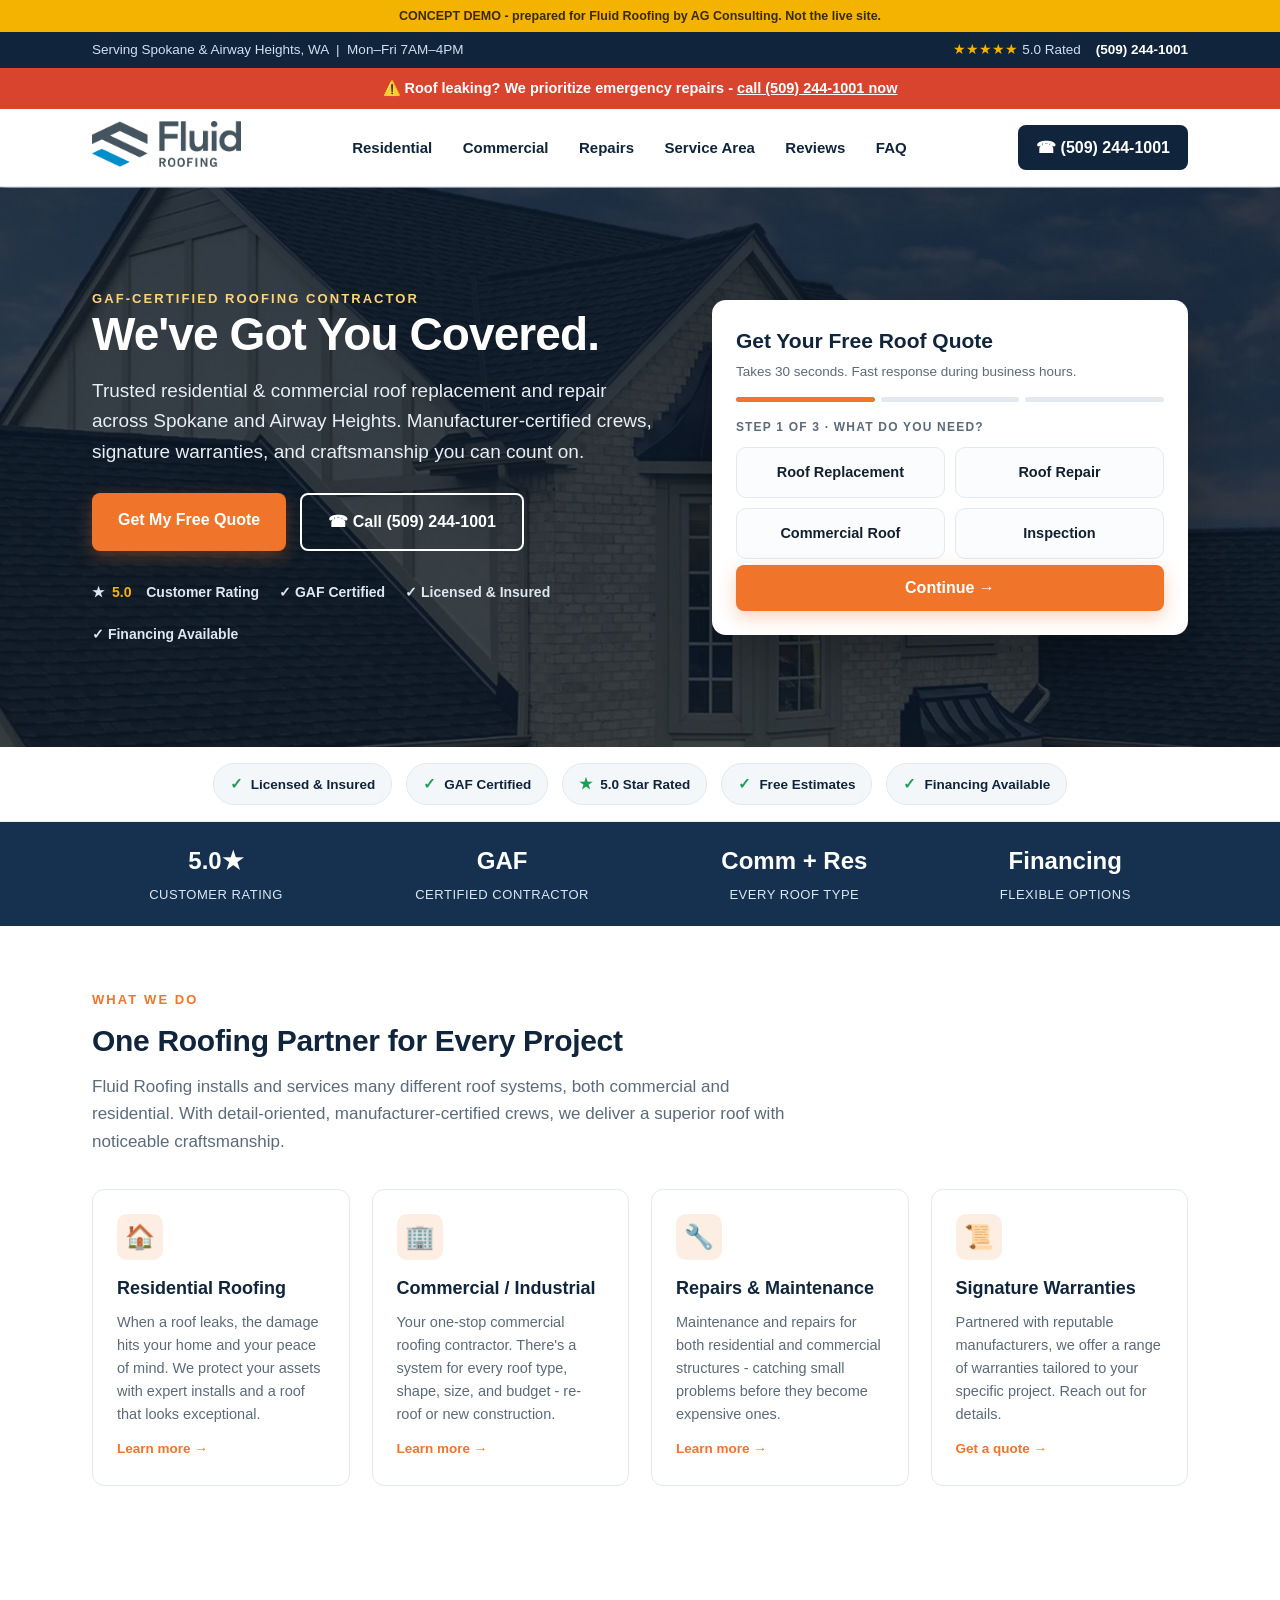
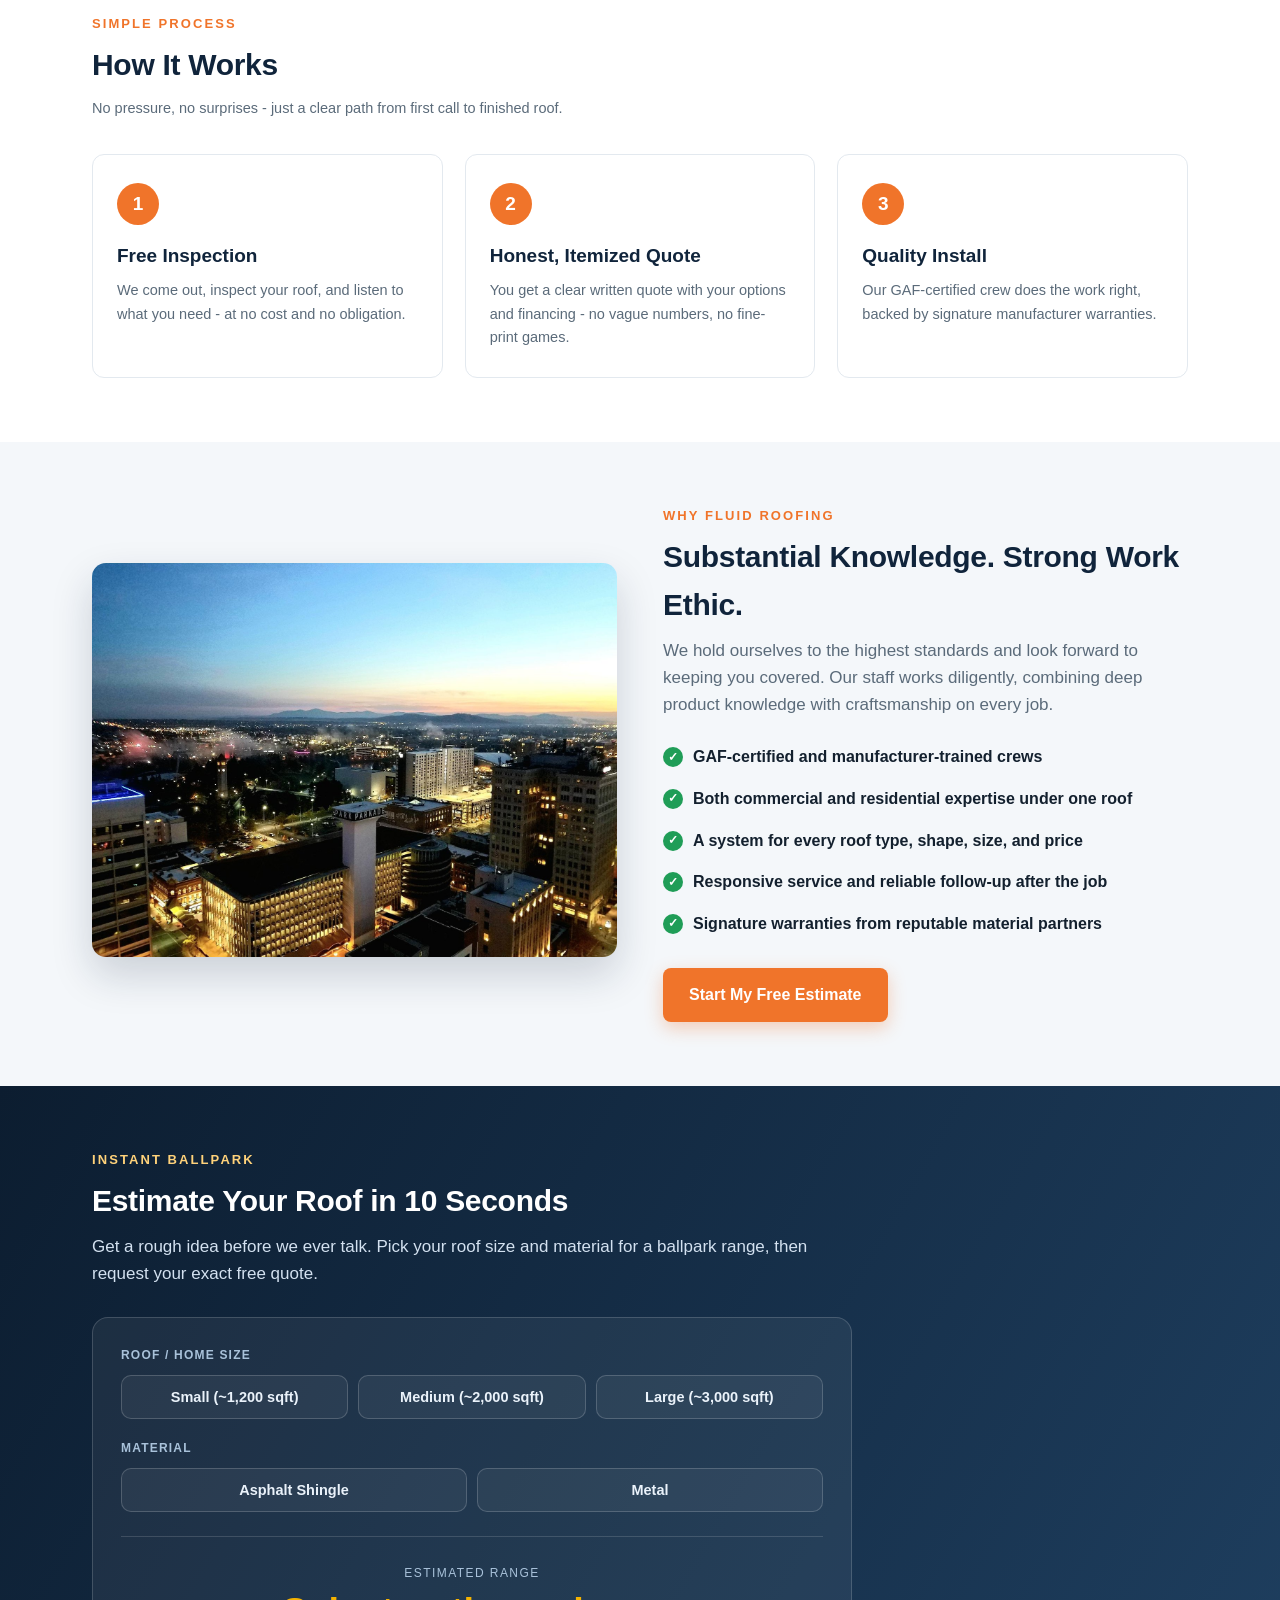
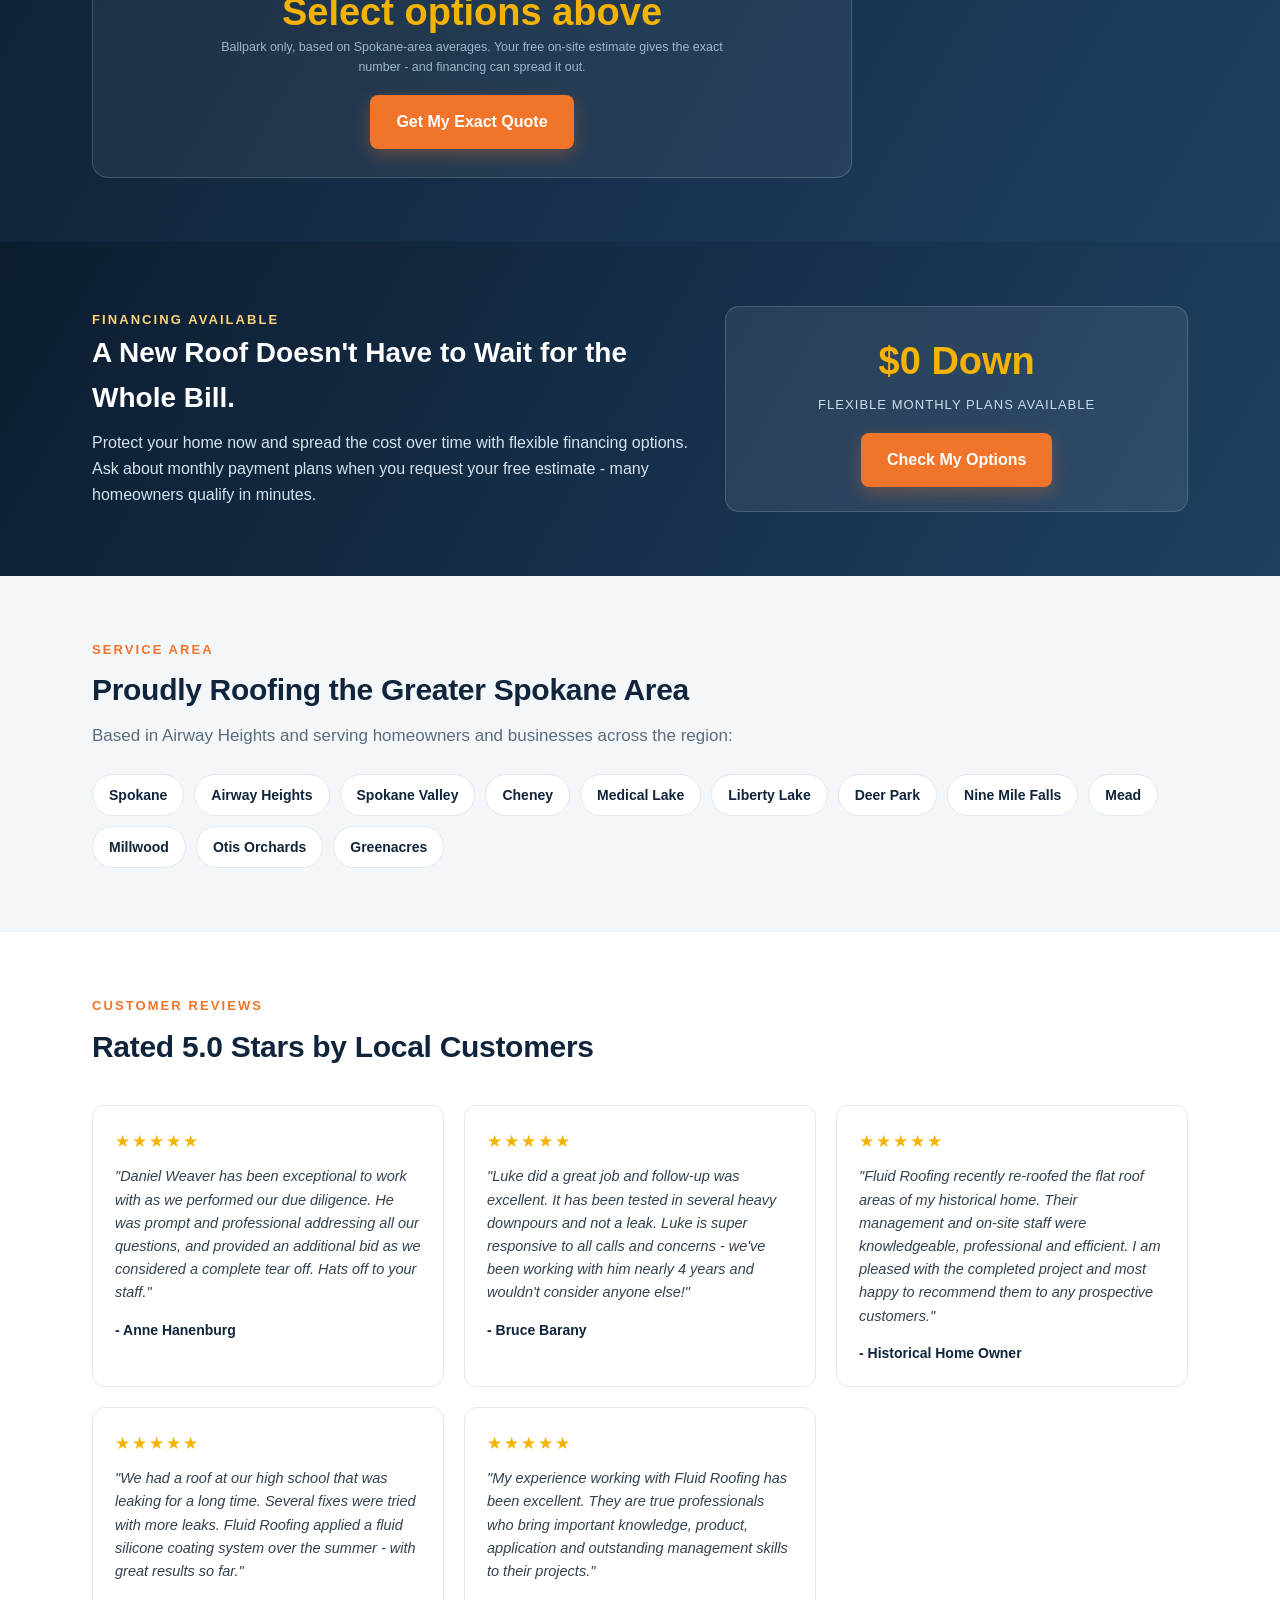
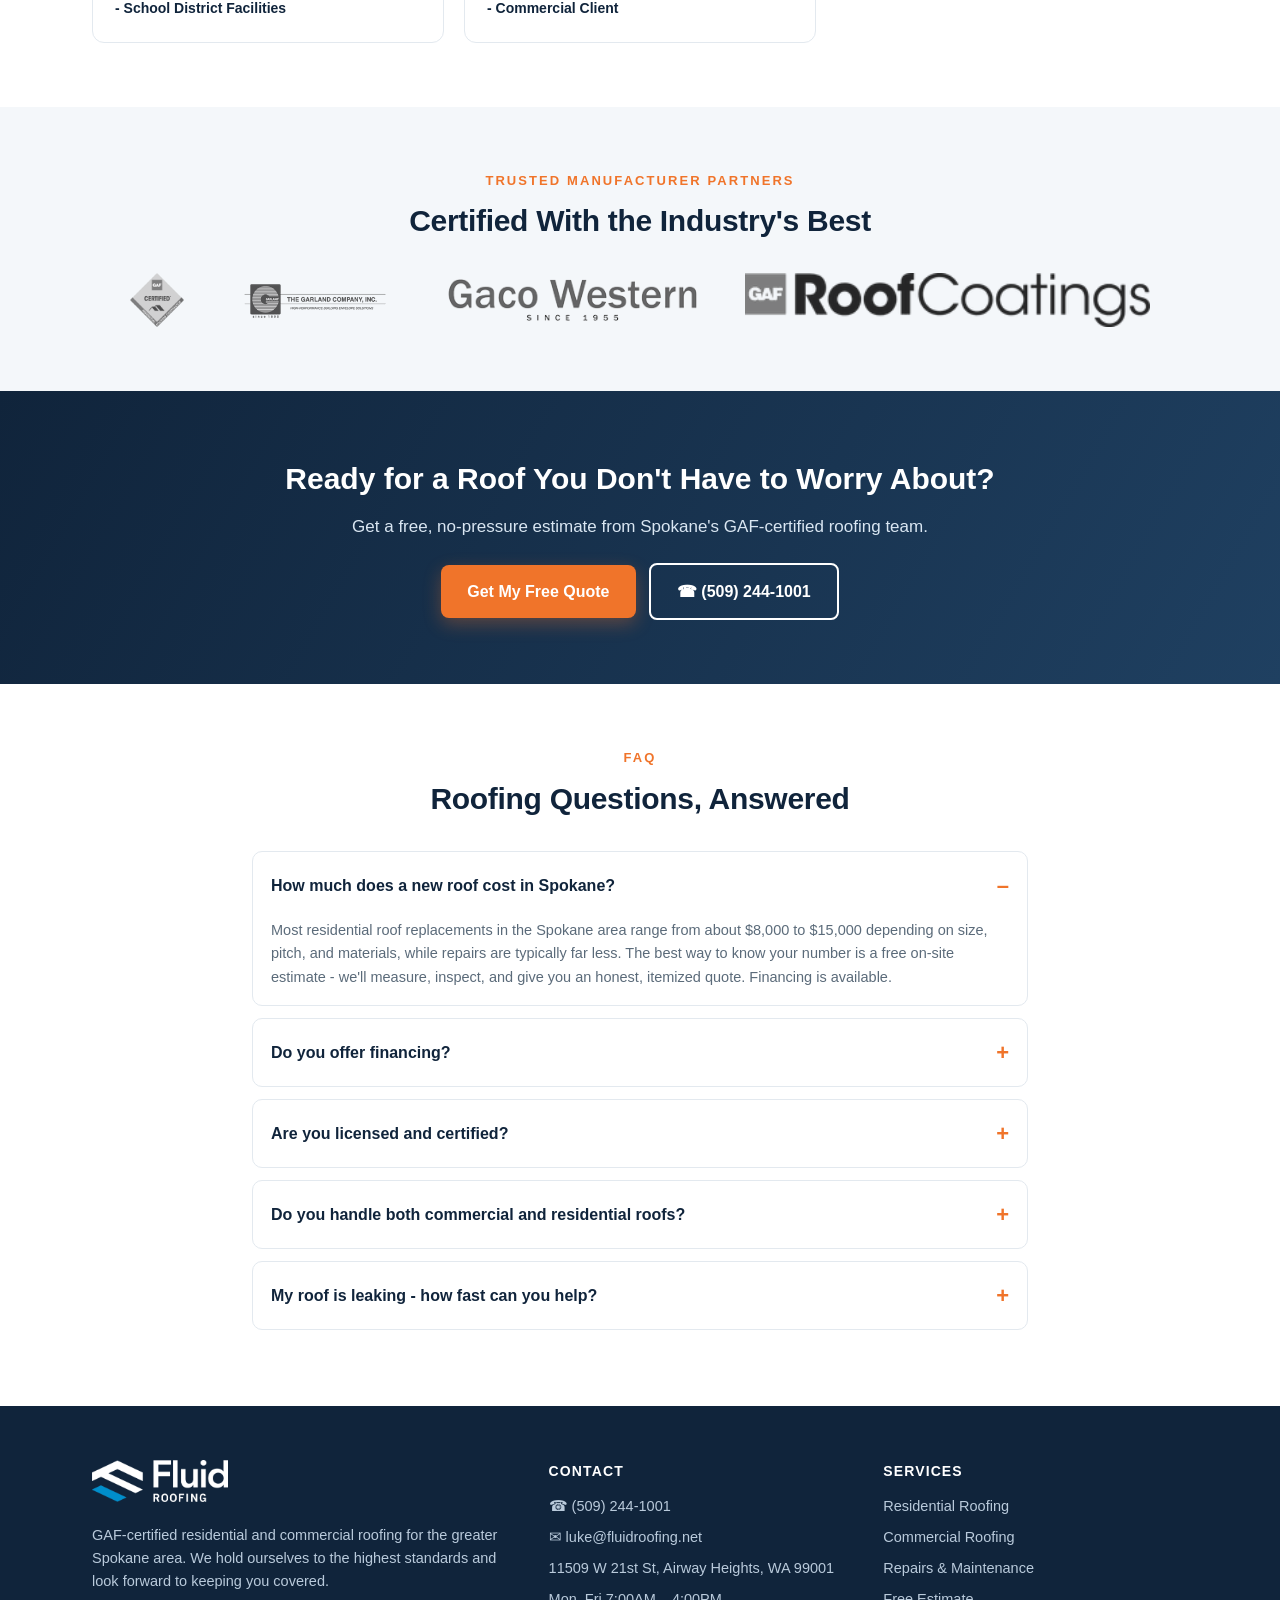
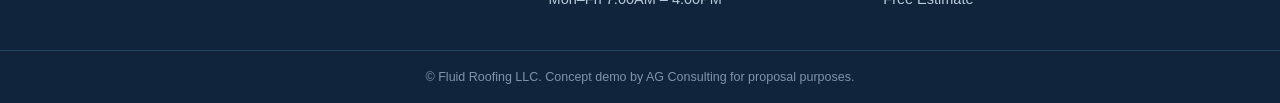
==== commit e54520ed: "v2.1: estimate calculator, how-it-works, trust badges, FAQ+breadcrumb schema, sitemap/robots, GA4 ho" ====
--- a/index.html
+++ b/index.html
@@ -111,6 +111,14 @@
   </div>
 </section>
 
+<div class="tbadges"><div class="wrap">
+  <span class="tbadge"><span class="d">&#10003;</span> Licensed &amp; Insured</span>
+  <span class="tbadge"><span class="d">&#10003;</span> GAF Certified</span>
+  <span class="tbadge"><span class="d">&#9733;</span> 5.0 Star Rated</span>
+  <span class="tbadge"><span class="d">&#10003;</span> Free Estimates</span>
+  <span class="tbadge"><span class="d">&#10003;</span> Financing Available</span>
+</div></div>
+
 <div class="trust"><div class="wrap">
   <div class="item"><b>5.0&#9733;</b><span>Customer Rating</span></div>
   <div class="item"><b>GAF</b><span>Certified Contractor</span></div>
@@ -127,6 +135,17 @@
     <div class="card"><div class="ic">&#127970;</div><h3><a href="commercial.html">Commercial / Industrial</a></h3><p>Your one-stop commercial roofing contractor. There's a system for every roof type, shape, size, and budget - re-roof or new construction.</p><a class="more" href="commercial.html">Learn more &rarr;</a></div>
     <div class="card"><div class="ic">&#128295;</div><h3><a href="repairs.html">Repairs &amp; Maintenance</a></h3><p>Maintenance and repairs for both residential and commercial structures - catching small problems before they become expensive ones.</p><a class="more" href="repairs.html">Learn more &rarr;</a></div>
     <div class="card"><div class="ic">&#128220;</div><h3>Signature Warranties</h3><p>Partnered with reputable manufacturers, we offer a range of warranties tailored to your specific project. Reach out for details.</p><a class="more" href="#quote">Get a quote &rarr;</a></div>
+  </div>
+</div></section>
+
+<section class="how"><div class="wrap reveal">
+  <div class="eyebrow">Simple Process</div>
+  <h2 class="sec">How It Works</h2>
+  <p class="lead">No pressure, no surprises - just a clear path from first call to finished roof.</p>
+  <div class="steps">
+    <div class="stp"><div class="n">1</div><h3>Free Inspection</h3><p>We come out, inspect your roof, and listen to what you need - at no cost and no obligation.</p></div>
+    <div class="stp"><div class="n">2</div><h3>Honest, Itemized Quote</h3><p>You get a clear written quote with your options and financing - no vague numbers, no fine-print games.</p></div>
+    <div class="stp"><div class="n">3</div><h3>Quality Install</h3><p>Our GAF-certified crew does the work right, backed by signature manufacturer warranties.</p></div>
   </div>
 </div></section>
 
@@ -144,6 +163,35 @@
       <li>Signature warranties from reputable material partners</li>
     </ul>
     <div style="margin-top:24px"><a class="btn" href="#quote">Start My Free Estimate</a></div>
+  </div>
+</div></section>
+
+<section class="calc"><div class="wrap reveal">
+  <div class="eyebrow" style="color:#ffd27a">Instant Ballpark</div>
+  <h2 class="sec" style="color:#fff">Estimate Your Roof in 10 Seconds</h2>
+  <p class="lead">Get a rough idea before we ever talk. Pick your roof size and material for a ballpark range, then request your exact free quote.</p>
+  <div class="calcbox" id="calcbox">
+    <div class="calcrow">
+      <label>Roof / home size</label>
+      <div class="segbtns" id="sizeBtns">
+        <button type="button" data-sqft="1200">Small (~1,200 sqft)</button>
+        <button type="button" data-sqft="2000">Medium (~2,000 sqft)</button>
+        <button type="button" data-sqft="3000">Large (~3,000 sqft)</button>
+      </div>
+    </div>
+    <div class="calcrow">
+      <label>Material</label>
+      <div class="segbtns" id="matBtns">
+        <button type="button" data-mat="asphalt">Asphalt Shingle</button>
+        <button type="button" data-mat="metal">Metal</button>
+      </div>
+    </div>
+    <div class="calcout">
+      <span>Estimated range</span>
+      <div class="range" id="calcRange">Select options above</div>
+      <p class="disc">Ballpark only, based on Spokane-area averages. Your free on-site estimate gives the exact number - and financing can spread it out.</p>
+      <a class="btn" href="#quote">Get My Exact Quote</a>
+    </div>
   </div>
 </div></section>
 
@@ -251,6 +299,15 @@
   "openingHours":"Mo-Fr 07:00-16:00"
 }
 </script>
+<script type="application/ld+json">
+{"@context":"https://schema.org","@type":"FAQPage","mainEntity":[
+{"@type":"Question","name":"How much does a new roof cost in Spokane?","acceptedAnswer":{"@type":"Answer","text":"Most residential roof replacements in the Spokane area range from about $8,000 to $15,000 depending on size, pitch, and materials, while repairs are typically far less. We give free, itemized on-site estimates, and financing is available."}},
+{"@type":"Question","name":"Do you offer financing?","acceptedAnswer":{"@type":"Answer","text":"Yes. We offer flexible monthly payment options so you can protect your home now and spread the cost over time. Ask about plans when you request your free estimate."}},
+{"@type":"Question","name":"Are you licensed and certified?","acceptedAnswer":{"@type":"Answer","text":"Fluid Roofing is a GAF-certified, manufacturer-trained roofing contractor serving Washington, with work backed by signature manufacturer warranties."}},
+{"@type":"Question","name":"Do you handle both commercial and residential roofs?","acceptedAnswer":{"@type":"Answer","text":"Yes. Fluid Roofing installs and services systems for residential homes and commercial/industrial buildings, from re-roofs to new construction to silicone coating systems."}},
+{"@type":"Question","name":"My roof is leaking - how fast can you help?","acceptedAnswer":{"@type":"Answer","text":"Leaks get priority. Call (509) 244-1001 or submit the form and we'll get back to you quickly to assess the damage before it spreads."}}
+]}
+</script>
 <script src="script.js"></script>
 </body>
 </html>
--- a/styles.css
+++ b/styles.css
@@ -161,6 +161,36 @@
 footer .li{margin-bottom:8px}
 .subfoot{border-top:1px solid #244562;text-align:center;padding:16px;color:#7f95ab;font-size:12.5px}
 
+/* trust badge bar */
+.tbadges{background:#fff;border-bottom:1px solid var(--line)}
+.tbadges .wrap{display:flex;justify-content:center;gap:14px;flex-wrap:wrap;padding:16px 22px}
+.tbadge{display:inline-flex;align-items:center;gap:8px;font-weight:700;color:var(--navy);font-size:13.5px;background:var(--bg);border:1px solid var(--line);border-radius:999px;padding:8px 16px}
+.tbadge .d{color:var(--good);font-size:15px}
+
+/* how it works */
+.how .steps{display:grid;grid-template-columns:repeat(3,1fr);gap:22px;margin-top:34px}
+@media(max-width:880px){.how .steps{grid-template-columns:1fr}}
+.how .stp{position:relative;background:#fff;border:1px solid var(--line);border-radius:12px;padding:28px 24px}
+.how .n{width:42px;height:42px;border-radius:50%;background:var(--accent);color:#fff;font-weight:800;font-size:19px;display:flex;align-items:center;justify-content:center;margin-bottom:16px}
+.how h3{color:var(--navy);font-size:19px;font-weight:800;margin-bottom:8px}
+.how p{color:var(--mut);font-size:14.5px}
+
+/* estimate calculator */
+.calc{background:linear-gradient(120deg,#0c1d30,#1f4061);color:#fff}
+.calc .lead{color:#d3e1f0}
+.calcbox{background:rgba(255,255,255,.06);border:1px solid rgba(255,255,255,.16);border-radius:16px;padding:28px;margin-top:30px;max-width:760px}
+.calcrow{margin-bottom:20px}
+.calcrow > label{display:block;font-size:12px;font-weight:700;text-transform:uppercase;letter-spacing:.1em;color:#a9c2da;margin-bottom:10px}
+.segbtns{display:flex;gap:10px;flex-wrap:wrap}
+.segbtns button{flex:1;min-width:130px;background:rgba(255,255,255,.05);border:1.5px solid rgba(255,255,255,.18);color:#eaf2fa;padding:13px 12px;border-radius:10px;font-weight:600;font-size:14.5px;cursor:pointer;transition:.12s;font-family:inherit}
+.segbtns button:hover{border-color:var(--accent)}
+.segbtns button.sel{background:var(--accent);border-color:var(--accent);color:#fff}
+.calcout{margin-top:24px;text-align:center;border-top:1px solid rgba(255,255,255,.14);padding-top:22px}
+.calcout > span{font-size:12px;text-transform:uppercase;letter-spacing:.12em;color:#a9c2da}
+.calcout .range{font-size:38px;font-weight:900;color:var(--gold);margin:8px 0 6px;line-height:1}
+@media(max-width:560px){.calcout .range{font-size:28px}}
+.calcout .disc{font-size:12.5px;color:#9fb6cd;max-width:520px;margin:0 auto 18px}
+
 /* sticky mobile call */
 .mcall{display:none}
 @media(max-width:980px){.mcall{display:flex;position:fixed;bottom:0;left:0;right:0;z-index:60;background:var(--accent);color:#fff;justify-content:center;align-items:center;gap:8px;padding:14px;font-weight:800;font-size:17px;box-shadow:0 -4px 16px rgba(0,0,0,.2)}}
